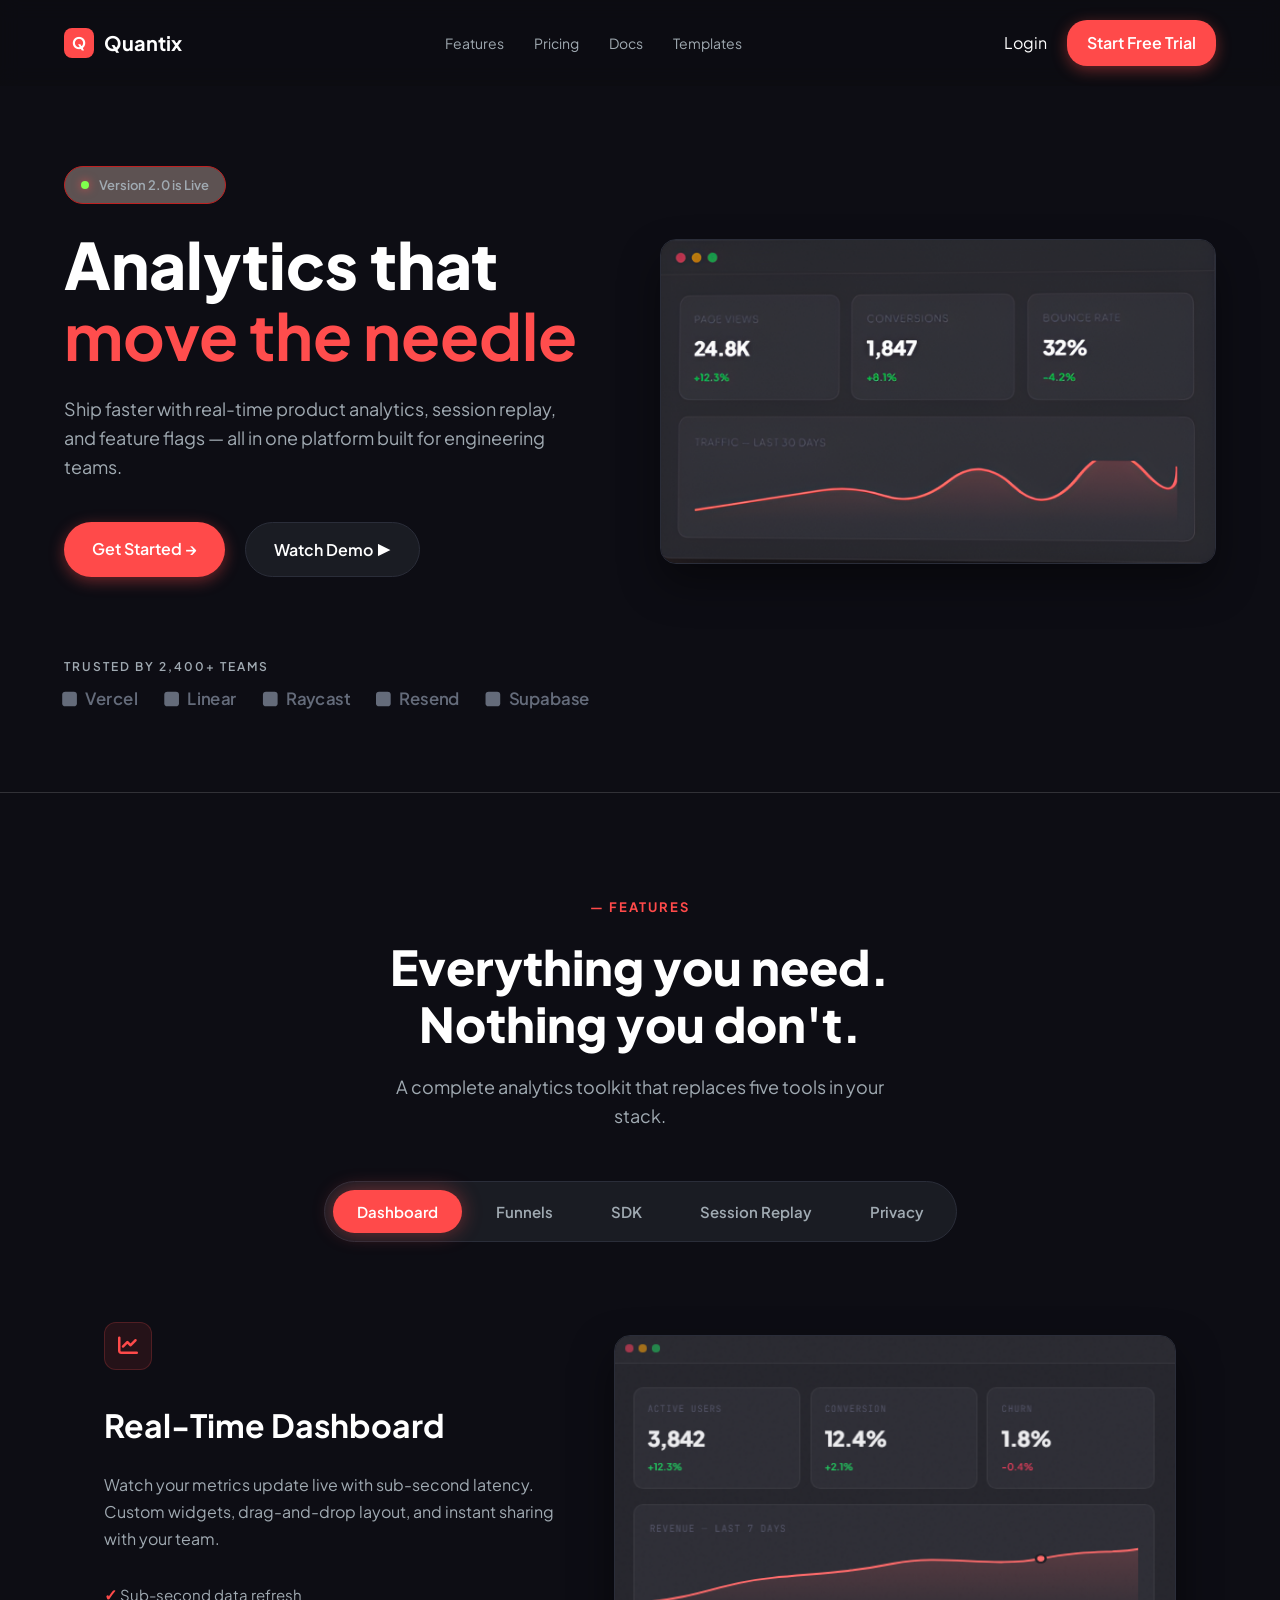
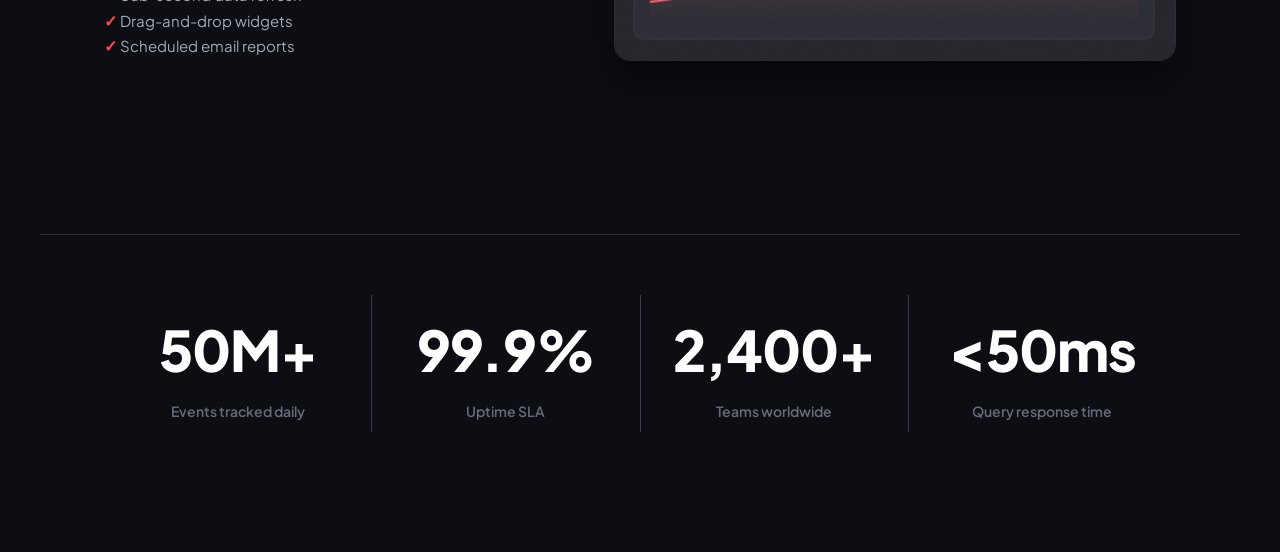
==== pages/asosiy bolim.html @ 1acf5d3b "Rasulbek" ====
<!doctype html>
<html lang="uz">
  <head>
    <meta charset="UTF-8" />
    <meta name="viewport" content="width=device-width, initial-scale=1.0" />
    <title>Quantix</title>
    <link rel="stylesheet" href="../css/style.css" />
    <link
      href="https://fonts.googleapis.com/css2?family=Plus+Jakarta+Sans:wght@400;500;600;700;800&display=swap"
      rel="stylesheet"
    />
    <link
      rel="stylesheet"
      href="https://cdnjs.cloudflare.com/ajax/libs/font-awesome/6.4.0/css/all.min.css"
    />
  </head>

  <body>
    <header class="tepa">
      <div class="logo">
        <div class="harf">Q</div>
        <span>Quantix</span>
      </div>
      <nav class="menyu">
        <a href="#features">Features</a>
        <a href="#pricing">Pricing</a>
        <a href="#docs">Docs</a>
        <a href="teplates.html">Templates</a>
      </nav>
      <div class="kirish">
        <a href="index.1.html" class="oddiy-silka">Login</a>
        <a href="#" class="tugma qizil-tugma">Start Free Trial</a>
      </div>
    </header>

    <div class="hero">
      <div class="text-hero">
        <div class="text-content">
          <span class="version"> <i></i> Version 2.0 is Live </span>
          <h1>
            Analytics that <br />
            <b>move the needle</b>
          </h1>
          <p>
            Ship faster with real-time product analytics, session replay, <br />
            and feature flags — all in one platform built for engineering <br />
            teams.
          </p>
          <div class="btns">
            <a href="#">Get Started →</a>
            <a href="#">Watch Demo ▶</a>
          </div>
        </div>
        <div class="card">
          <img src="../img/Screenshot_2026-03-31_221548.png" alt="" />
        </div>
      </div>
      <div class="engtagidagidivlar">
        <p class="text-birinchi">Trusted by 2,400+ teams</p>
        <div class="engtagidagidivlar-logolar-1">
          <span class="dnx">
            <span class="tortburchak-icon"></span>
            Vercel
          </span>
          <span class="dnx">
            <span class="tortburchak-icon"></span>
            Linear
          </span>
          <span class="dnx">
            <span class="tortburchak-icon"></span>
            Raycast
          </span>
          <span class="dnx">
            <span class="tortburchak-icon"></span>
            Resend
          </span>
          <span class="dnx">
            <span class="tortburchak-icon"></span>
            Supabase
          </span>
        </div>
      </div>
    </div>

    <!-- XUSUSIYATLAR BOLIMI -->
    <section class="features" id="features">
      <div class="sarlavha-qismi">
        <span class="kichik-yozuv">— FEATURES</span>
        <h2 class="birinchi-yozuv">Everything you need.<br/>Nothing you don't.</h2>
        <p class="matn">A complete analytics toolkit that replaces five tools in your <br> stack.</p>
      </div>
      
      <div class="knopkalar">
        <button class="aktiv-knopka">Dashboard</button>
        <button class="knopka">Funnels</button>
        <button class="knopka">SDK</button>
        <button class="knopka">Session Replay</button>
        <button class="knopka">Privacy</button>
      </div>
      
      <div class="content" id="dashboard-content">
        <div class="birinchi-bolim">
          <div class="icon-quti">
            <i class="fa-solid fa-chart-line"></i>
          </div>
          <h3 class="kichik-sarlavha">Real-Time Dashboard</h3>
          <p class="real-time">Watch your metrics update live with sub-second latency. <br>Custom widgets, drag-and-drop layout, and instant sharing <br>with your team.</p>
          <ul class="royxat">
            <li class="royxat-item"><span class="ptichka">✓</span> Sub-second data refresh</li>
            <li class="royxat-item"><span class="ptichka">✓</span> Drag-and-drop widgets</li>
            <li class="royxat-item"><span class="ptichka">✓</span> Scheduled email reports</li>
          </ul>
        </div>
        
        <div class="ikkinchi-bolim">
          <img src="../img/image copy.png" alt="Dashboard Rasm" class="rasm" />
        </div>
      </div>

      <div class="content" id="funnels-content" style="display: none;">
        <div class="birinchi-bolim">
          <div class="icon-quti">
            <i class="fa-solid fa-chart-column"></i>
          </div>
          <h3 class="kichik-sarlavha">Funnel Analytics</h3>
          <p class="real-time">Identify exactly where users drop off and why. Build funnels in <br> seconds and correlate drop-off with user segments.</p>
          <ul class="royxatlar">
            <li class="royxat"><span class="ptichka">✓</span> Visual drop-off analysis</li>
            <li class="royxat"><span class="ptichka">✓</span> Segment correlation</li>
            <li class="royxat"><span class="ptichka">✓</span> Historical comparison</li>
          </ul>
        </div>
        
        <div class="ikkinchi-bolim">
          <img src="../img/image copy 2.png" alt="Funnel Rasm" class="rasm" />
        </div>
      </div>

      <div class="content" id="sdk-content" style="display: none;">
        <div class="birinchi-bolim">
          <div class="icon-quti">
            <i class="fa-solid fa-code"></i>
          </div>
          <h3 class="kichik-sarlavha">One-Line SDK</h3>
          <p class="real-time">Drop in a single script tag or npm package. Auto-capture <br>pageviews, clicks, and custom events out of the box.</p>
          <ul class="royxatlar">
            <li class="royxat"><span class="ptichka">✓</span> Under 4KB gzipped</li>
            <li class="royxat"><span class="ptichka">✓</span> Zero config autocapture</li>
            <li class="royxat"><span class="ptichka">✓</span> TypeScript-first API</li>
          </ul>
        </div>
        
        <div class="ikkinchi-bolim">
          <img src="../img/image copy 3.png" alt="" class="rasm" />
        </div>
      </div>

      <div class="content" id="session-replay-content" style="display: none;">
        <div class="birinchi-bolim">
          <div class="icon-quti">
            <i class="fa-regular fa-clock"></i>
          </div>
          <h3 class="kichik-sarlavha">Session Replay</h3>
          <p class="real-time">See exactly what your users see. Replay sessions with pixel-<br>perfect accuracy and zero performance impact on your app.</p>
          <ul class="royxatlar">
            <li class="royxat"><span class="ptichka">✓</span> Pixel-perfect playback</li>
            <li class="royxat"><span class="ptichka">✓</span> Console log capture</li>
            <li class="royxat"><span class="ptichka">✓</span> Rage click detection</li>
          </ul>
        </div>
        
        <div class="ikkinchi-bolim">
          <img src="../img/image copy 4.png" alt="" class="rasm" />
        </div>
      </div>

      <div class="content" id="privacy-content" style="display: none;">
        <div class="birinchi-bolim">
          <div class="icon-quti">
            <i class="fa-solid fa-lock"></i>
          </div>
          <h3 class="kichik-sarlavha">Privacy First</h3>
          <p class="real-time">GDPR and CCPA compliant out of the box. Cookieless <br>tracking, automatic PII masking, and EU hosting available.</p>
          <ul class="royxatlar">
            <li class="royxat"><span class="ptichka">✓</span> No cookie banners needed</li>
            <li class="royxat"><span class="ptichka">✓</span> EU data residency</li>
            <li class="royxat"><span class="ptichka">✓</span> SOC 2 Type II certified</li>
          </ul>
        </div>
        
        <div class="ikkinchi-bolim">
          <img src="../img/image copy 5.png" alt="" class="rasm" />
        </div>
      </div>
    </section>

    <!-- SANAYDIGAN BÒLIM -->
    <section class="sanaydigan-bolim">
      <div class="sanaydiganlar-qutisi">
        
        <div class="sanaydigan">
          <h2 class="ass99-sanay">50M+</h2>
          <p class="ass99-matn">Events tracked daily</p>
        </div>
        
        <div class="sanaydigan chiziqli-border">
          <h2 class="ass99-sanay">99.9%</h2>
          <p class="ass99-matn">Uptime SLA</p>
        </div>

        <div class="sanaydigan chiziqli-border">
          <h2 class="ass99-sanay">2,400+</h2>
          <p class="ass99-matn">Teams worldwide</p>
        </div>

        <div class="sanaydigan chiziqli-border">
          <h2 class="ass99-sanay">&lt;50ms</h2>
          <p class="ass99-matn">Query response time</p>
        </div>

      </div>
    </section>

    <script src="app.js"></script>
  </body>
</html>
---- css/style.css ----
* {
    margin: 0;
    padding: 0;
    box-sizing: border-box;
    font-family: 'Plus Jakarta Sans', sans-serif;
}

html {
    scroll-behavior: smooth;
}

body {
    background-color: #0d0e12;
    color: #ffffff;
    line-height: 1.6;
    overflow-x: hidden;
}

a {
    text-decoration: none;
    color: inherit;
    transition: 0.3s ease;
}

ul {
    list-style: none;
}

.qizil-yozuv {
    color: #ff4d4d;
}

.qizil-belgi {
    color: #ff4d4d;
    margin-right: 10px;
}

.kichik-yozuv {
    color: #ff4d4d;
    font-size: 13px;
    font-weight: 700;
    letter-spacing: 2px;
    display: block;
    margin-bottom: 15px;
}

.tugma {
    display: inline-block;
    padding: 10px 20px;
    border-radius: 20px;
    font-weight: 600;
    border: none;
    cursor: pointer;
    transition: 0.3s;
}

.qizil-tugma {
    background: #ff4a4a;
    color: white;
    box-shadow: 0 4px 15px rgba(255, 74, 74, 0.4);
}

.qizil-tugma:hover {
    background: #ff6b6b;
    box-shadow: 0 6px 20px rgba(255, 74, 74, 0.6);
}

.qora-tugma {
    background-color: #1a1c23;
    color: white;
    border: 1px solid #2a2d39;
    box-shadow: 0 4px 15px rgba(0, 0, 0, 0.3);
}

.qora-tugma:hover {
    background-color: #242731;
    box-shadow: 0 6px 20px rgba(0, 0, 0, 0.5);
    border-color: #3b3f4f;
}

.katta {
    padding: 14px 28px;
    font-size: 15px;
    border-radius: 30px;
}

.tepa {
    display: flex;
    justify-content: space-between;
    align-items: center;
    padding: 20px 5%;
    max-width: 1400px;
    margin: 0 auto;
    position: sticky;
    top: 0;
    z-index: 1000;
    background-color: rgba(13, 14, 18, 0.85);
    backdrop-filter: blur(10px);
}

.logo {
    display: flex;
    align-items: center;
    font-size: 20px;
    font-weight: 700;
    gap: 10px;
}

.harf {
    background: #ff4a4a;
    color: white;
    width: 30px;
    height: 30px;
    display: flex;
    justify-content: center;
    align-items: center;
    border-radius: 8px;
    font-size: 16px;
}

.menyu {
    display: flex;
    gap: 30px;
}

.menyu a {
    color: #a0aab2;
    font-size: 14px;
}

.menyu a:hover {
    color: white;
}

.kirish {
    display: flex;
    align-items: center;
    gap: 20px;
}

.birinchi-bolim {
    width: 1200px;
    padding-top: 50px;
    margin: 0 auto;
}

.chiroq {
    padding-left: 40px;
}

.yon span {
    width: 50px;
    height: 50px;
    background-color: yellow;
}

body {
    margin: 0;
    background: #0d0d14;
    font-family: Arial, sans-serif;
}

.hero {
    padding: 80px 5%;
    max-width: 1400px;
    margin: 0 auto;
    border-bottom: 1px solid rgba(255, 255, 255, 0.15);
}

.text-hero {
    display: flex;
    justify-content: space-between;
    align-items: center;
    gap: 40px;
}

.text-content {
    flex: 1;
}

.version {
    display: inline-flex;
    align-items: center;
    gap: 10px;
    padding: 8px 16px;
    background-color: #6d5f5ed7;
    border: 1px solid #be2121;
    border-radius: 20px;
    font-size: 13px;
    font-weight: 600;
    margin-bottom: 25px;
    color: #a0aab2;
}
    
.version i {
    width: 8px;
    height: 8px;
    background-color: #7fff4d;
    border-radius: 50%;
    box-shadow: 0 0 10px rgba(255, 77, 77, 0.8);
    display: inline-block;
    animation: pulse 2s infinite;
}

@keyframes pulse {
    0% { transform: scale(0.95); box-shadow: 0 0 0 0 rgba(77, 255, 104, 0.7); }
    70% { transform: scale(1); box-shadow: 0 0 0 10px rgba(255, 77, 77, 0); }
    100% { transform: scale(0.95); box-shadow: 0 0 0 0 rgba(255, 77, 77, 0); }
}

.text-content h1 {
    font-size: 64px;
    line-height: 1.1;
    font-weight: 800;
    margin-bottom: 25px;
    color: white;
}

.text-content h1 b {
    color: #ff4d4d;
}

.text-content p {
    color: #a0aab2;
    font-size: 18px;
    margin-bottom: 40px;
    line-height: 1.6;
}

.btns {
    display: flex;
    gap: 20px;
    margin-bottom: 60px;
}

.btns a:nth-child(1) {
    background: #ff4a4a;
    color: white;
    padding: 14px 28px;
    border-radius: 30px;
    font-weight: 600;
    text-decoration: none;
    box-shadow: 0 4px 15px rgba(255, 74, 74, 0.4);
    transition: 0.3s;
}

.btns a:nth-child(1):hover {
    background: #ff6b6b;
    box-shadow: 0 6px 20px rgba(255, 74, 74, 0.6);
}

.btns a:nth-child(2) {
    background-color: #1a1c23;
    color: white;
    border: 1px solid #2a2d39;
    padding: 14px 28px;
    border-radius: 30px;
    font-weight: 600;
    text-decoration: none;
    display: flex;
    align-items: center;
    gap: 8px;
    transition: 0.3s;
}

.btns a:nth-child(2):hover {
    background-color: #242731;
    border-color: #3b3f4f;
}

.card {
    flex: 1;
    display: flex;
    justify-content: flex-end;
}

.card img {
    border-radius: 16px;
    max-width: 100%;
    border: 1px solid #2a2d39;
    box-shadow: 0 20px 40px rgba(0, 0, 0, 0.4);
}

.engtagidagidivlar {
    margin-top: 20px;
}

.text-birinchi {
    color: #a0aab2;
    font-size: 12px;
    letter-spacing: 2px;
    text-transform: uppercase;
    margin-bottom: 10px;
    font-weight: 600;
}

.engtagidagidivlar-logolar-1 {
    display: flex;
    gap: 30px;
    align-items: center;
    flex-wrap: wrap;
}

.dnx {
    display: flex;
    align-items: center;
    gap: 8px;
    color: #646b7a;
    font-size: 16px;
    font-weight: 600;
    transition: all 0.3s;
    transform: scale(1.05);
}

.tortburchak-icon {
    width: 14px;
    height: 14px;
    background-color: #646b7a;
    display: inline-block;
    border-radius: 3px;
    position: relative;
}
/* 
.engtagidagidivlar-logolar-1 span:hover {
    color: white;
} */
.dnx:hover {
    color: white;
    transition: all;
}


.features {
    padding: 100px 5%;
    max-width: 1200px;
    margin: 0 auto;
    text-align: center;
}

.sarlavha-qismi .kichik-yozuv {
    color: #ff4a4a;
    font-size: 13px;
    font-weight: 700;
    letter-spacing: 2px;
    text-transform: uppercase;
    margin-bottom: 20px;
    display: inline-block;
}

.birinchi-yozuv {
    font-size: 48px;
    font-weight: 800;
    color: white;
    margin-bottom: 20px;
    line-height: 1.2;
}

.matn {
    color: #a0aab2;
    font-size: 18px;
    margin-bottom: 50px;
    line-height: 1.6;
}

.knopkalar {
    display: flex;
    justify-content: center;
    gap: 10px;
    background-color: #1a1c23;
    padding: 8px;
    border-radius: 40px;
    max-width: max-content;
    margin: 0 auto 80px auto;
    border: 1px solid #2a2d39;
    flex-wrap: wrap;
}

.knopka, .aktiv-knopka {
    border: none;
    padding: 12px 24px;
    border-radius: 30px;
    font-size: 15px;
    font-weight: 600;
    cursor: pointer;
    transition: all 0.3s ease;
}

.knopka {
    background: transparent;
    color: #a0aab2;
}

.knopka:hover {
    color: white;
}

.aktiv-knopka {
    background-color: #ff4a4a;
    color: white;
    box-shadow: 0 0 20px rgba(255, 74, 74, 0.4);
}

.content {
    display: flex;
    justify-content: space-between;
    align-items: center;
    gap: 60px;
    text-align: left;
}

.content .birinchi-bolim {
    flex: 1;
    max-width: 450px;
    padding: 0;
    margin: 0;
    width: auto;
}

.icon-quti {
    width: 48px;
    height: 48px;
    background-color: rgba(255, 74, 74, 0.1);
    border: 1px solid rgba(255, 74, 74, 0.2);
    border-radius: 12px;
    display: flex;
    justify-content: center;
    align-items: center;
    color: #ff4a4a;
    font-size: 20px;
    margin-bottom: 30px;
}

.kichik-sarlavha {
    font-size: 32px;
    font-weight: 700;
    color: white;
    margin-bottom: 20px;
}

.real-time {
    color: #a0aab2;
    font-size: 16px;
    margin-bottom: 30px;
    line-height: 1.7;
}

.royxatlar {
    list-style: none;
    padding: 0;
}

.royxat {
    color: #a0aab2;
    font-size: 15px;
    margin-bottom: 15px;
    align-items: center;
    
    
}

.ptichka {
    color: #ff4a4a;
    font-weight: bold;
    font-size: 16px;
}

.ikkinchi-bolim {
    flex: 1.2;
    max-width: 650px;
    display: flex;
    justify-content: center;
}

.rasm {
    width: 100%;
    max-width: 100%;
    border-radius: 16px;
    box-shadow: 0 20px 40px rgba(0, 0, 0, 0.5);
    border: 1px solid #2a2d39;
}

.sanaydigan-bolim {
    padding: 60px 5%;
    max-width: 1200px;
    margin: 60px auto;
    border-top: 1px solid #2a2d39;
}

.sanaydiganlar-qutisi {
    display: flex;
    justify-content: space-between;
    align-items: center;
}

.sanaydigan {
    flex: 1;
    text-align: center;
    padding: 10px 0;
}

.chiziqli-border {
    border-left: 1px solid #3b3f4f; 
}

.ass99-sanay {
    font-size: 56px;
    font-weight: 800;
    color: white;
    margin-bottom: 5px;
    letter-spacing: -1px;
}
.ass99-matn {
    font-size: 14px;
    color: #646b7a;
    font-weight: 600;
}
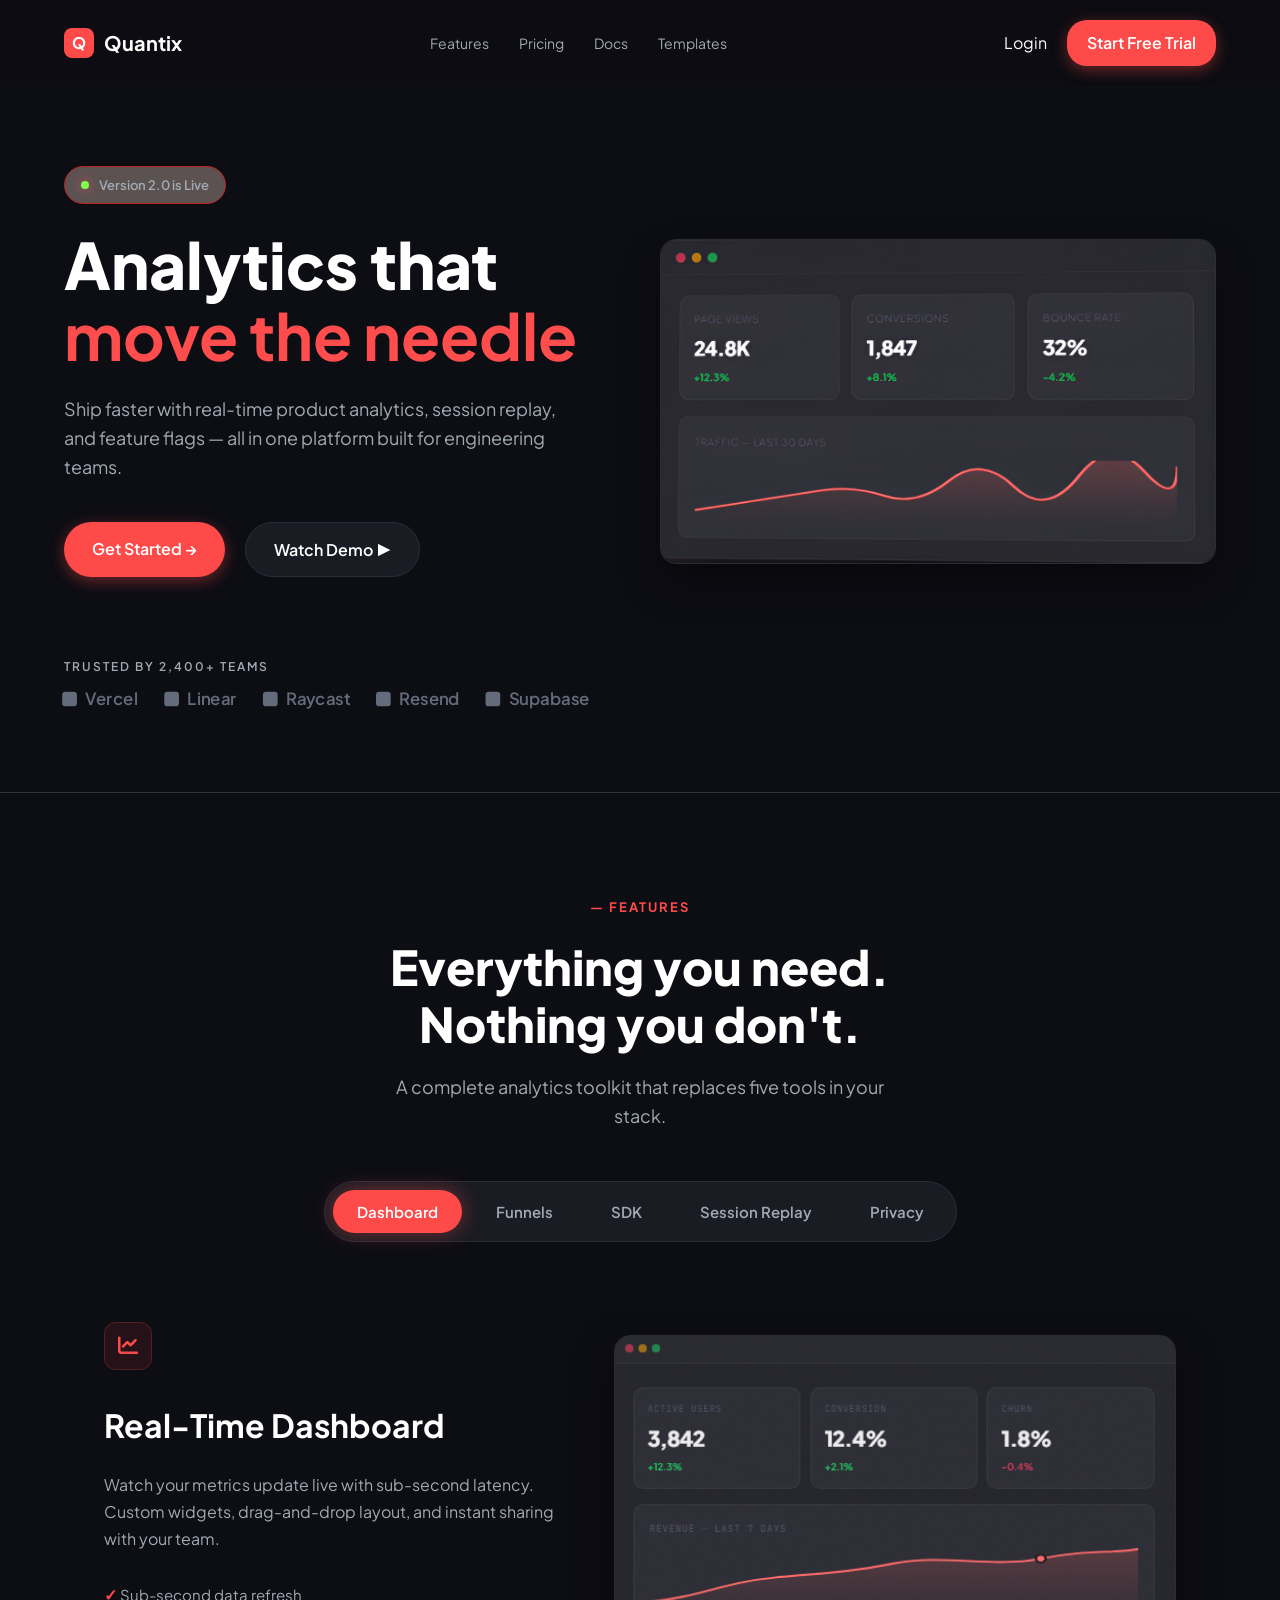
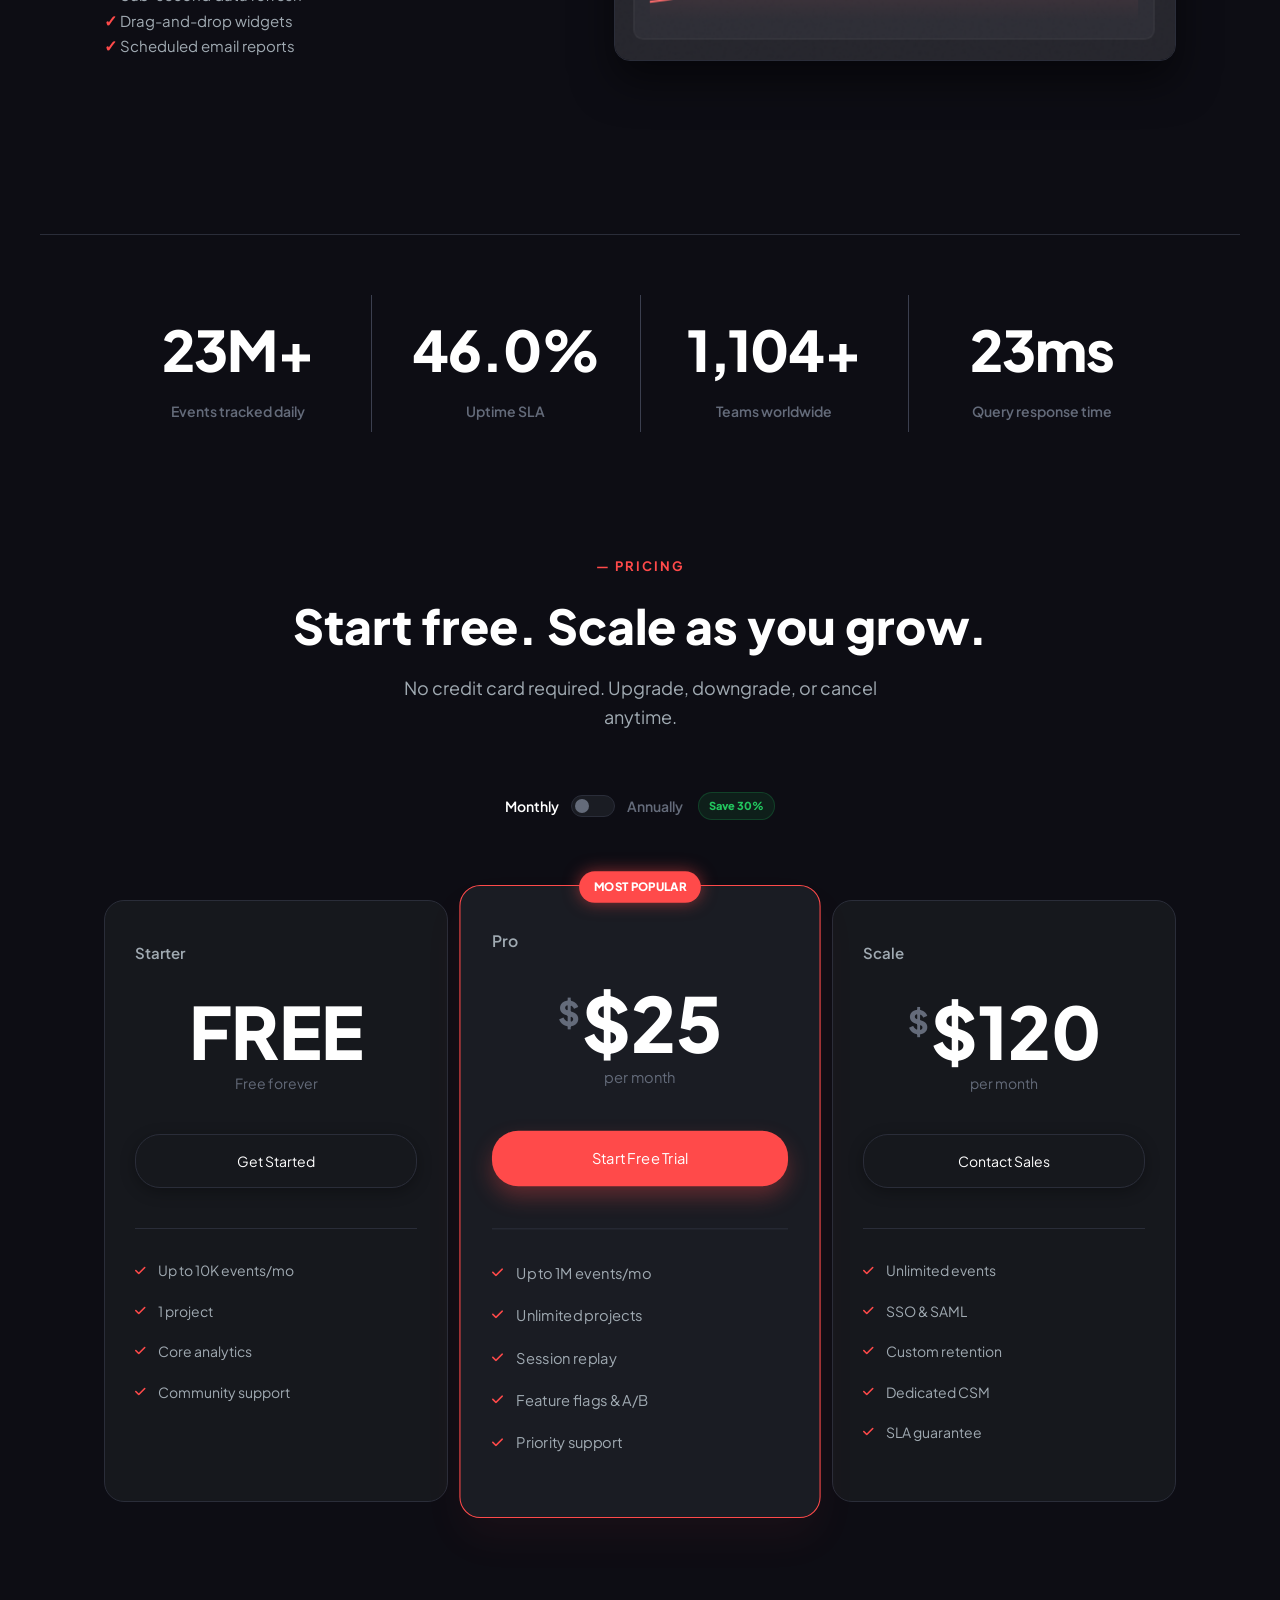
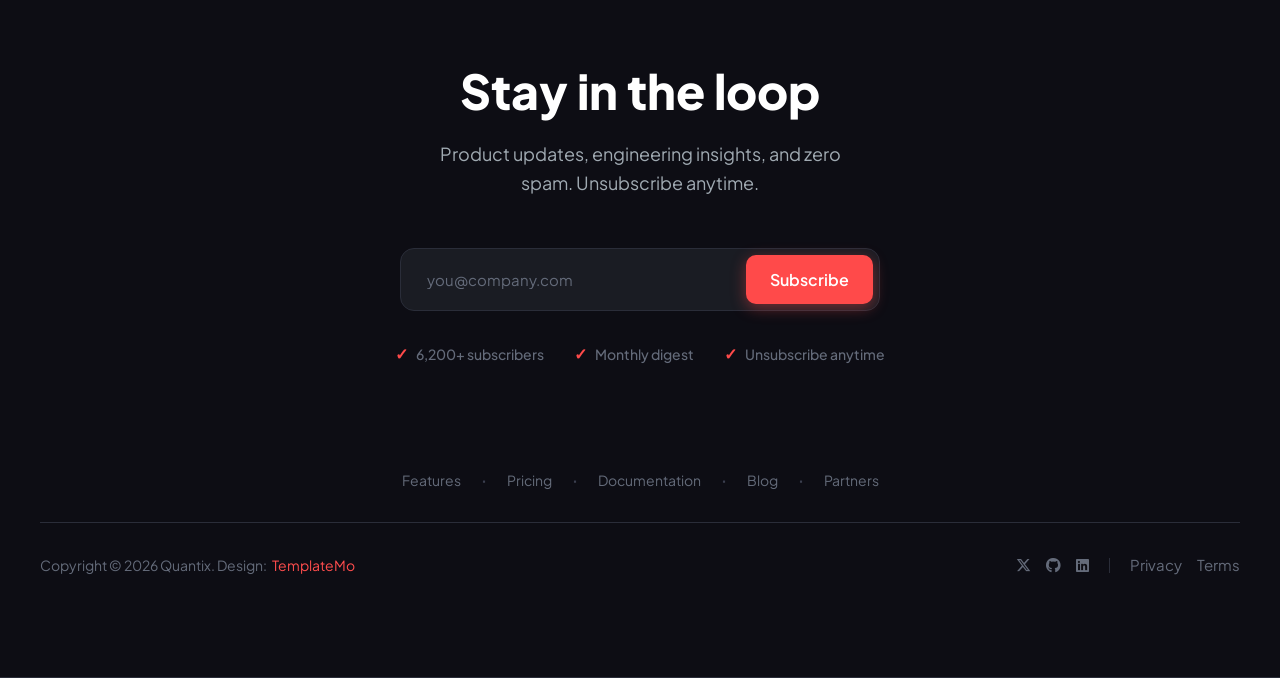
==== commit befef92b: "update project" ====
--- a/pages/asosiy bolim.html
+++ b/pages/asosiy bolim.html
@@ -22,14 +22,20 @@
         <span>Quantix</span>
       </div>
       <nav class="menyu">
-        <a href="#features">Features</a>
-        <a href="#pricing">Pricing</a>
-        <a href="#docs">Docs</a>
-        <a href="teplates.html">Templates</a>
+        <ul  id="menuList">
+          <li><a href="#features">Features</a></li>
+          <li><a href="#pricing">Pricing</a></li>
+          <li><a href="#footer">Docs</a></li>
+          <li><a href="teplates.html">Templates</a></li>
+          <li><a href="loginpage.html" class="mobile-login">Login</a></li>
+        </ul>
       </nav>
       <div class="kirish">
-        <a href="index.1.html" class="oddiy-silka">Login</a>
+        <a href="loginpage.html" class="oddiy-silka desk-only">Login</a>
         <a href="#" class="tugma qizil-tugma">Start Free Trial</a>
+        <div class="bars">
+          <i class="fa-solid fa-bars menu-btn"  onclick="toggleMenu()"></i>
+        </div>
       </div>
     </header>
 
@@ -82,145 +88,341 @@
       </div>
     </div>
 
-    <!-- XUSUSIYATLAR BOLIMI -->
     <section class="features" id="features">
       <div class="sarlavha-qismi">
         <span class="kichik-yozuv">— FEATURES</span>
-        <h2 class="birinchi-yozuv">Everything you need.<br/>Nothing you don't.</h2>
-        <p class="matn">A complete analytics toolkit that replaces five tools in your <br> stack.</p>
-      </div>
-      
+        <h2 class="birinchi-yozuv">
+          Everything you need.<br />Nothing you don't.
+        </h2>
+        <p class="matn">
+          A complete analytics toolkit that replaces five tools in your <br />
+          stack.
+        </p>
+      </div>
+
       <div class="knopkalar">
         <button class="aktiv-knopka">Dashboard</button>
         <button class="knopka">Funnels</button>
         <button class="knopka">SDK</button>
         <button class="knopka">Session Replay</button>
         <button class="knopka">Privacy</button>
-      </div>
-      
+
+
+      </div>
+
       <div class="content" id="dashboard-content">
         <div class="birinchi-bolim">
           <div class="icon-quti">
             <i class="fa-solid fa-chart-line"></i>
           </div>
           <h3 class="kichik-sarlavha">Real-Time Dashboard</h3>
-          <p class="real-time">Watch your metrics update live with sub-second latency. <br>Custom widgets, drag-and-drop layout, and instant sharing <br>with your team.</p>
+          <p class="real-time">
+            Watch your metrics update live with sub-second latency. <br />Custom
+            widgets, drag-and-drop layout, and instant sharing <br />with your
+            team.
+          </p>
           <ul class="royxat">
-            <li class="royxat-item"><span class="ptichka">✓</span> Sub-second data refresh</li>
-            <li class="royxat-item"><span class="ptichka">✓</span> Drag-and-drop widgets</li>
-            <li class="royxat-item"><span class="ptichka">✓</span> Scheduled email reports</li>
-          </ul>
-        </div>
-        
+            <li class="royxat-item">
+              <span class="ptichka">✓</span> Sub-second data refresh
+            </li>
+            <li class="royxat-item">
+              <span class="ptichka">✓</span> Drag-and-drop widgets
+            </li>
+            <li class="royxat-item">
+              <span class="ptichka">✓</span> Scheduled email reports
+            </li>
+          </ul>
+        </div>
+
         <div class="ikkinchi-bolim">
           <img src="../img/image copy.png" alt="Dashboard Rasm" class="rasm" />
         </div>
       </div>
 
-      <div class="content" id="funnels-content" style="display: none;">
+      <div class="content" id="funnels-content" style="display: none">
         <div class="birinchi-bolim">
           <div class="icon-quti">
             <i class="fa-solid fa-chart-column"></i>
           </div>
           <h3 class="kichik-sarlavha">Funnel Analytics</h3>
-          <p class="real-time">Identify exactly where users drop off and why. Build funnels in <br> seconds and correlate drop-off with user segments.</p>
+          <p class="real-time">
+            Identify exactly where users drop off and why. Build funnels in
+            <br />
+            seconds and correlate drop-off with user segments.
+          </p>
           <ul class="royxatlar">
-            <li class="royxat"><span class="ptichka">✓</span> Visual drop-off analysis</li>
-            <li class="royxat"><span class="ptichka">✓</span> Segment correlation</li>
-            <li class="royxat"><span class="ptichka">✓</span> Historical comparison</li>
-          </ul>
-        </div>
-        
+            <li class="royxat">
+              <span class="ptichka">✓</span> Visual drop-off analysis
+            </li>
+            <li class="royxat">
+              <span class="ptichka">✓</span> Segment correlation
+            </li>
+            <li class="royxat">
+              <span class="ptichka">✓</span> Historical comparison
+            </li>
+          </ul>
+        </div>
+
         <div class="ikkinchi-bolim">
           <img src="../img/image copy 2.png" alt="Funnel Rasm" class="rasm" />
         </div>
       </div>
 
-      <div class="content" id="sdk-content" style="display: none;">
+      <div class="content" id="sdk-content" style="display: none">
         <div class="birinchi-bolim">
           <div class="icon-quti">
             <i class="fa-solid fa-code"></i>
           </div>
           <h3 class="kichik-sarlavha">One-Line SDK</h3>
-          <p class="real-time">Drop in a single script tag or npm package. Auto-capture <br>pageviews, clicks, and custom events out of the box.</p>
+          <p class="real-time">
+            Drop in a single script tag or npm package. Auto-capture
+            <br />pageviews, clicks, and custom events out of the box.
+          </p>
           <ul class="royxatlar">
-            <li class="royxat"><span class="ptichka">✓</span> Under 4KB gzipped</li>
-            <li class="royxat"><span class="ptichka">✓</span> Zero config autocapture</li>
-            <li class="royxat"><span class="ptichka">✓</span> TypeScript-first API</li>
-          </ul>
-        </div>
-        
+            <li class="royxat">
+              <span class="ptichka">✓</span> Under 4KB gzipped
+            </li>
+            <li class="royxat">
+              <span class="ptichka">✓</span> Zero config autocapture
+            </li>
+            <li class="royxat">
+              <span class="ptichka">✓</span> TypeScript-first API
+            </li>
+          </ul>
+        </div>
+
         <div class="ikkinchi-bolim">
           <img src="../img/image copy 3.png" alt="" class="rasm" />
         </div>
       </div>
 
-      <div class="content" id="session-replay-content" style="display: none;">
+      <div class="content" id="session-replay-content" style="display: none">
         <div class="birinchi-bolim">
           <div class="icon-quti">
             <i class="fa-regular fa-clock"></i>
           </div>
           <h3 class="kichik-sarlavha">Session Replay</h3>
-          <p class="real-time">See exactly what your users see. Replay sessions with pixel-<br>perfect accuracy and zero performance impact on your app.</p>
+          <p class="real-time">
+            See exactly what your users see. Replay sessions with pixel-<br />perfect
+            accuracy and zero performance impact on your app.
+          </p>
           <ul class="royxatlar">
-            <li class="royxat"><span class="ptichka">✓</span> Pixel-perfect playback</li>
-            <li class="royxat"><span class="ptichka">✓</span> Console log capture</li>
-            <li class="royxat"><span class="ptichka">✓</span> Rage click detection</li>
-          </ul>
-        </div>
-        
+            <li class="royxat">
+              <span class="ptichka">✓</span> Pixel-perfect playback
+            </li>
+            <li class="royxat">
+              <span class="ptichka">✓</span> Console log capture
+            </li>
+            <li class="royxat">
+              <span class="ptichka">✓</span> Rage click detection
+            </li>
+          </ul>
+        </div>
+
         <div class="ikkinchi-bolim">
           <img src="../img/image copy 4.png" alt="" class="rasm" />
         </div>
       </div>
 
-      <div class="content" id="privacy-content" style="display: none;">
+      <div class="content" id="privacy-content" style="display: none">
         <div class="birinchi-bolim">
           <div class="icon-quti">
             <i class="fa-solid fa-lock"></i>
           </div>
           <h3 class="kichik-sarlavha">Privacy First</h3>
-          <p class="real-time">GDPR and CCPA compliant out of the box. Cookieless <br>tracking, automatic PII masking, and EU hosting available.</p>
+          <p class="real-time">
+            GDPR and CCPA compliant out of the box. Cookieless <br />tracking,
+            automatic PII masking, and EU hosting available.
+          </p>
           <ul class="royxatlar">
-            <li class="royxat"><span class="ptichka">✓</span> No cookie banners needed</li>
-            <li class="royxat"><span class="ptichka">✓</span> EU data residency</li>
-            <li class="royxat"><span class="ptichka">✓</span> SOC 2 Type II certified</li>
-          </ul>
-        </div>
-        
+            <li class="royxat">
+              <span class="ptichka">✓</span> No cookie banners needed
+            </li>
+            <li class="royxat">
+              <span class="ptichka">✓</span> EU data residency
+            </li>
+            <li class="royxat">
+              <span class="ptichka">✓</span> SOC 2 Type II certified
+            </li>
+          </ul>
+        </div>
+
         <div class="ikkinchi-bolim">
           <img src="../img/image copy 5.png" alt="" class="rasm" />
         </div>
       </div>
     </section>
 
-    <!-- SANAYDIGAN BÒLIM -->
     <section class="sanaydigan-bolim">
       <div class="sanaydiganlar-qutisi">
-        
         <div class="sanaydigan">
-          <h2 class="ass99-sanay">50M+</h2>
+          <h2 data-count="50" data-text="M+" class="ass99-sanay">50M+</h2>
           <p class="ass99-matn">Events tracked daily</p>
         </div>
-        
+
         <div class="sanaydigan chiziqli-border">
-          <h2 class="ass99-sanay">99.9%</h2>
+          <h2 data-count="99.9" data-text="%" class="ass99-sanay">99.9%</h2>
           <p class="ass99-matn">Uptime SLA</p>
         </div>
 
         <div class="sanaydigan chiziqli-border">
-          <h2 class="ass99-sanay">2,400+</h2>
+          <h2 data-count="2400" data-text="+" class="ass99-sanay">2,400+</h2>
           <p class="ass99-matn">Teams worldwide</p>
         </div>
 
         <div class="sanaydigan chiziqli-border">
-          <h2 class="ass99-sanay">&lt;50ms</h2>
+          <h2 data-count="50" data-text="ms" class="ass99-sanay">&lt;50ms</h2>
           <p class="ass99-matn">Query response time</p>
         </div>
-
       </div>
     </section>
 
-    <script src="app.js"></script>
+    <section class="divlar" id="pricing">
+      <div class="sarlavha-qismi">
+        <span class="kichik-yozuv">— Pricing</span>
+        <h2 class="birinchi-yozuv">Start free. Scale as you grow.</h2>
+        <p class="matn">
+          No credit card required. Upgrade, downgrade, or cancel <br />
+          anytime.
+        </p>
+      </div>
+      <div class="pricing-toggle">
+        <label class="toggle-box">
+          <span class="label-text left active" id="monthly-text">Monthly</span>
+          <div class="switch">
+            <input type="checkbox" id="p-toggle" />
+            <span class="slider"></span>
+          </div>
+          <span class="label-text right" id="annual-text">Annually</span>
+        </label>
+        <span class="save-badge">Save 30%</span>
+      </div>
+
+      <div class="pricing-cards">
+        <div class="pricing-card">
+          <div class="plan-header">
+            <span class="plan-name">Starter</span>
+            <div class="plan-price">FREE</div>
+            <p
+              class="plan-description"
+              data-monthly="Free forever"
+              data-annually="Free forever"
+            >
+              Free forever
+            </p>
+          </div>
+          <a href="#" class="qora-tugma katta pricing-btn">Get Started</a>
+          <ul class="plan-features">
+            <li><i class="fa-solid fa-check"></i> Up to 10K events/mo</li>
+            <li><i class="fa-solid fa-check"></i> 1 project</li>
+            <li><i class="fa-solid fa-check"></i> Core analytics</li>
+            <li><i class="fa-solid fa-check"></i> Community support</li>
+          </ul>
+        </div>
+
+        <div class="pricing-card popular">
+          <div class="popular-badge">MOST POPULAR</div>
+          <div class="plan-header">
+            <span class="plan-name">Pro</span>
+            <div class="plan-price">
+              $<span class="price-value" data-monthly="25" data-annually="17.50"
+                >25</span
+              >
+            </div>
+            <p
+              class="plan-description"
+              data-monthly="per month"
+              data-annually='per month <span class="p-white">($210 per year)</span>'
+            >
+              per month
+            </p>
+          </div>
+          <a href="#" class="qizil-tugma katta pricing-btn">Start Free Trial</a>
+          <ul class="plan-features">
+            <li><i class="fa-solid fa-check"></i> Up to 1M events/mo</li>
+            <li><i class="fa-solid fa-check"></i> Unlimited projects</li>
+            <li><i class="fa-solid fa-check"></i> Session replay</li>
+            <li><i class="fa-solid fa-check"></i> Feature flags & A/B</li>
+            <li><i class="fa-solid fa-check"></i> Priority support</li>
+          </ul>
+        </div>
+
+        <div class="pricing-card">
+          <div class="plan-header">
+            <span class="plan-name">Scale</span>
+            <div class="plan-price">
+              $<span class="price-value" data-monthly="120" data-annually="84"
+                >120</span
+              >
+            </div>
+            <p
+              class="plan-description"
+              data-monthly="per month"
+              data-annually='per month <span class="p-white">($1,008 per year)</span>'
+            >
+              per month
+            </p>
+          </div>
+
+          <a href="#" class="qora-tugma katta pricing-btn">Contact Sales</a>
+          <ul class="plan-features">
+            <li><i class="fa-solid fa-check"></i> Unlimited events</li>
+            <li><i class="fa-solid fa-check"></i> SSO & SAML</li>
+            <li><i class="fa-solid fa-check"></i> Custom retention</li>
+            <li><i class="fa-solid fa-check"></i> Dedicated CSM</li>
+            <li><i class="fa-solid fa-check"></i> SLA guarantee</li>
+          </ul>
+        </div>
+      </div>
+    </section>
+
+    <footer class="footer-oy" id="footer">
+      <div class="sarlavha-qismi">
+        <h2 class="birinchi-yozuv">Stay in the loop</h2>
+        <p class="matn">
+          Product updates, engineering insights, and zero  <br>spam. Unsubscribe anytime.
+        </p>
+      </div>
+      <div class="obuna-qutisi" id="obunaQutisi">
+        <input type="email" placeholder="you@company.com" class="obuna-inputi" id="emailInput">
+        <a href="#" class="obuna-tugmasi" id="subscribeBtn">Subscribe</a>
+      </div>
+      <p id="emailXato" style="color: #ff4a4a; font-size: 13px; text-align: center; margin-top: -20px; margin-bottom: 20px; display: none; font-weight: 600;">Iltimos, yaroqli email kiritng (@ qatnashishi shart).</p>
+      <div class="obuna-xususiyatlar">
+        <span class="obuna-xususiyat"><span class="obuna-ptichka">✓</span> 6,200+ subscribers</span>
+        <span class="obuna-xususiyat"><span class="obuna-ptichka">✓</span> Monthly digest</span>
+        <span class="obuna-xususiyat"><span class="obuna-ptichka">✓</span> Unsubscribe anytime</span>
+      </div>
+
+      <div class="bottom-qism">
+        <ul class="bottom-menyu">
+          <li><a href="#">Features</a></li>
+          <li class="nuqta">·</li>
+          <li><a href="#">Pricing</a></li>
+          <li class="nuqta">·</li>
+          <li><a href="#">Documentation</a></li>
+          <li class="nuqta">·</li>
+          <li><a href="#">Blog</a></li>
+          <li class="nuqta">·</li>
+          <li><a href="#">Partners</a></li>
+        </ul>
+        <div class="bottom-chiziq"></div>
+        <div class="bottom-malumot">
+          <div class="avtorlik-huquqi">
+            Copyright &copy; 2026 Quantix. Design: <span class="qizil-yozuv">TemplateMo</span>
+          </div>
+          <div class="ijtimoiy-tarmoqlar">
+            <a href="#"><i class="fa-brands fa-x-twitter"></i></a>
+            <a href="#"><i class="fa-brands fa-github"></i></a>
+            <a href="#"><i class="fa-brands fa-linkedin"></i></a>
+            <span class="vertikal-chiziq"></span>
+            <a href="#">Privacy</a>
+            <a href="#">Terms</a>
+          </div>
+        </div>
+      </div>
+    </footer>
+    
+    <script src="../js/ap.js"></script>
   </body>
 </html>
--- a/css/style.css
+++ b/css/style.css
@@ -5,6 +5,11 @@
     font-family: 'Plus Jakarta Sans', sans-serif;
 }
 
+:root {
+    --primary-color: #ff4a4a;
+
+}
+
 html {
     scroll-behavior: smooth;
 }
@@ -20,6 +25,13 @@
     text-decoration: none;
     color: inherit;
     transition: 0.3s ease;
+}
+
+.menyu ul {
+    display: flex;
+    gap: 30px;
+    text-align: center;
+    align-items: center;
 }
 
 ul {
@@ -121,6 +133,8 @@
 .menyu {
     display: flex;
     gap: 30px;
+    align-items: center;
+
 }
 
 .menyu a {
@@ -139,7 +153,8 @@
 }
 
 .birinchi-bolim {
-    width: 1200px;
+    width: 100%;
+    max-width: 1200px;
     padding-top: 50px;
     margin: 0 auto;
 }
@@ -191,7 +206,7 @@
     margin-bottom: 25px;
     color: #a0aab2;
 }
-    
+
 .version i {
     width: 8px;
     height: 8px;
@@ -203,9 +218,20 @@
 }
 
 @keyframes pulse {
-    0% { transform: scale(0.95); box-shadow: 0 0 0 0 rgba(77, 255, 104, 0.7); }
-    70% { transform: scale(1); box-shadow: 0 0 0 10px rgba(255, 77, 77, 0); }
-    100% { transform: scale(0.95); box-shadow: 0 0 0 0 rgba(255, 77, 77, 0); }
+    0% {
+        transform: scale(0.95);
+        box-shadow: 0 0 0 0 rgba(77, 255, 104, 0.7);
+    }
+
+    70% {
+        transform: scale(1);
+        box-shadow: 0 0 0 10px rgba(255, 77, 77, 0);
+    }
+
+    100% {
+        transform: scale(0.95);
+        box-shadow: 0 0 0 0 rgba(255, 77, 77, 0);
+    }
 }
 
 .text-content h1 {
@@ -320,6 +346,7 @@
     border-radius: 3px;
     position: relative;
 }
+
 /* 
 .engtagidagidivlar-logolar-1 span:hover {
     color: white;
@@ -363,6 +390,7 @@
 }
 
 .knopkalar {
+    position: relative;
     display: flex;
     justify-content: center;
     gap: 10px;
@@ -375,7 +403,28 @@
     flex-wrap: wrap;
 }
 
-.knopka, .aktiv-knopka {
+.tab-line {
+    position: absolute;
+    top: 8px; /* padding offset */
+    bottom: 8px;
+    left: 0;
+    transition: all 0.3s cubic-bezier(0.4, 0, 0.2, 1);
+    z-index: 0;
+}
+
+.tab-line span {
+    display: block;
+    width: 100%;
+    height: 100%;
+    background-color: #ff4a4a;
+    border-radius: 30px;
+    box-shadow: 0 0 20px rgba(0, 0, 0, 0.4);
+}
+
+.knopka,
+.aktiv-knopka {
+    position: relative;
+    z-index: 1;
     border: none;
     padding: 12px 24px;
     border-radius: 30px;
@@ -454,8 +503,8 @@
     font-size: 15px;
     margin-bottom: 15px;
     align-items: center;
-    
-    
+
+
 }
 
 .ptichka {
@@ -499,7 +548,7 @@
 }
 
 .chiziqli-border {
-    border-left: 1px solid #3b3f4f; 
+    border-left: 1px solid #3b3f4f;
 }
 
 .ass99-sanay {
@@ -509,9 +558,688 @@
     margin-bottom: 5px;
     letter-spacing: -1px;
 }
+
 .ass99-matn {
     font-size: 14px;
     color: #646b7a;
     font-weight: 600;
 }
 
+.divlar {
+    text-align: center;
+}
+
+.divlar h3 {
+    color: red;
+}
+
+.pricing-toggle {
+    display: flex;
+    justify-content: center;
+    align-items: center;
+    gap: 15px;
+    margin: 60px 0;
+}
+
+.toggle-box {
+    display: flex;
+    align-items: center;
+    gap: 12px;
+    cursor: pointer;
+}
+
+.label-text {
+    font-size: 14px;
+    font-weight: 600;
+    color: #646b7a;
+    transition: 0.3s;
+}
+
+.label-text.active {
+    color: white;
+}
+
+.switch {
+    position: relative;
+    width: 44px;
+    height: 22px;
+}
+
+.switch input {
+    opacity: 0;
+    width: 0;
+    height: 0;
+    position: absolute;
+}
+
+.slider {
+    position: absolute;
+    top: 0;
+    left: 0;
+    right: 0;
+    bottom: 0;
+    background: #1a1c23;
+    border: 1px solid #2a2d39;
+    border-radius: 22px;
+    transition: 0.4s;
+}
+
+.slider:before {
+    content: "";
+    position: absolute;
+    height: 14px;
+    width: 14px;
+    left: 3px;
+    bottom: 3px;
+    background: #646b7a;
+    border-radius: 50%;
+    transition: 0.4s;
+}
+
+.switch input:checked+.slider {
+    background: #2a2d39;
+}
+
+.switch input:checked+.slider:before {
+    transform: translateX(22px);
+    background: #ff4a4a;
+    box-shadow: 0 0 10px rgba(255, 74, 74, 0.4);
+}
+
+.save-badge {
+    background: rgba(34, 197, 94, 0.1);
+    color: #22c55e;
+    padding: 4px 10px;
+    border-radius: 20px;
+    font-size: 11px;
+    font-weight: 800;
+    border: 1px solid rgba(34, 197, 94, 0.2);
+}
+
+.pricing-cards {
+    display: flex;
+    justify-content: center;
+    align-items: stretch;
+    gap: 20px;
+    padding: 0 5% 100px 5%;
+    max-width: 1200px;
+    margin: 0 auto;
+    flex-wrap: wrap;
+}
+
+.pricing-card {
+    background: #16181d;
+    border: 1px solid #2a2d39;
+    border-radius: 20px;
+    padding: 40px 30px;
+    flex: 1;
+    min-width: 300px;
+    max-width: 360px;
+    text-align: center;
+    transition: all 0.3s ease;
+    display: flex;
+    flex-direction: column;
+    position: relative;
+    margin-top: 20px;
+}
+
+.pricing-card.popular {
+    border: 1px solid #ff4a4a;
+    background: #1a1c23;
+    box-shadow: 0 20px 40px rgba(255, 74, 74, 0.05);
+    transform: scale(1.05);
+    z-index: 2;
+}
+
+.popular-badge {
+    position: absolute;
+    top: -14px;
+    left: 50%;
+    transform: translateX(-50%);
+    background: #ff4a4a;
+    color: white;
+    font-size: 11px;
+    font-weight: 800;
+    padding: 6px 14px;
+    border-radius: 20px;
+    box-shadow: 0 0 15px rgba(255, 74, 74, 0.5);
+    white-space: nowrap;
+}
+
+.plan-name {
+    color: #a0aab2;
+    font-size: 15px;
+    font-weight: 600;
+    display: block;
+    margin-bottom: 30px;
+    text-align: left;
+}
+
+.plan-price {
+    font-size: 72px;
+    font-weight: 800;
+    color: white;
+    margin-bottom: 5px;
+    line-height: 1;
+    display: flex;
+    justify-content: center;
+    align-items: flex-start;
+}
+
+.plan-price span {
+    font-size: 72px;
+}
+
+.plan-price::before {
+    content: '$';
+    font-size: 32px;
+    margin-top: 10px;
+    margin-right: 2px;
+    color: #646b7a;
+}
+
+.pricing-card:first-child .plan-price::before {
+    display: none;
+}
+
+.plan-description {
+    color: #646b7a;
+    font-size: 14px;
+    margin-bottom: 40px;
+}
+
+.pricing-btn {
+    width: 100%;
+    margin-bottom: 40px;
+    padding: 15px;
+    border-radius: 25px;
+    font-size: 14px;
+}
+
+
+.pricing-card.popular .pricing-btn {
+    box-shadow: 0 10px 20px rgba(255, 74, 74, 0.3);
+}
+
+.pricing-card:not(.popular) .pricing-btn {
+    background: transparent;
+    border: 1px solid #2a2d39;
+    color: white;
+}
+
+.pricing-card:not(.popular) .pricing-btn:hover {
+    background: #1a1c23;
+    border-color: #3b3f4f;
+}
+
+.plan-features {
+    text-align: left;
+    border-top: 1px solid #2a2d39;
+    padding-top: 30px;
+}
+
+.plan-features li {
+    font-size: 14px;
+    color: #a0aab2;
+    margin-bottom: 18px;
+    display: flex;
+    align-items: center;
+    gap: 12px;
+}
+
+.plan-features i {
+    color: #ff4a4a;
+    font-size: 12px;
+}
+
+.p-white {
+    color: white;
+}
+
+.footer-oy {
+    text-align: center;
+    padding: 60px 0 100px 0;
+    border-bottom: 1px solid #2a2d39;
+}
+
+.obuna-qutisi {
+    display: flex;
+    justify-content: space-between;
+    align-items: center;
+    background-color: #1a1c23;
+    border: 1px solid #2a2d39;
+    padding: 6px;
+    border-radius: 14px;
+    max-width: 480px;
+    margin: 0 auto 30px auto;
+    transition: 0.3s;
+}
+
+.obuna-qutisi:focus-within {
+    border-color: #4a4d61;
+}
+
+.obuna-qutisi.xato {
+    border-color: #ff4a4a;
+    box-shadow: 0 0 10px rgba(255, 74, 74, 0.2);
+}
+
+.obuna-inputi {
+    background: transparent;
+    border: none;
+    color: white;
+    padding: 12px 20px;
+    font-size: 15px;
+    flex: 1;
+    outline: none;
+    width: 60%;
+}
+
+.obuna-inputi::placeholder {
+    color: #646b7a;
+}
+
+.obuna-tugmasi {
+    background: #ff4a4a;
+    color: white;
+    box-shadow: 0 4px 15px rgba(255, 74, 74, 0.4);
+    display: inline-block;
+    padding: 12px 24px;
+    border-radius: 10px;
+    font-weight: 600;
+    border: none;
+    cursor: pointer;
+    transition: 0.3s;
+    text-decoration: none;
+}
+
+.obuna-tugmasi:hover {
+    background: #ff6b6b;
+    box-shadow: 0 6px 20px rgba(255, 74, 74, 0.6);
+}
+
+.obuna-xususiyatlar {
+    display: flex;
+    justify-content: center;
+    gap: 30px;
+    color: #646b7a;
+    font-size: 14px;
+    font-weight: 500;
+    flex-wrap: wrap;
+}
+
+.obuna-xususiyat {
+    display: flex;
+    align-items: center;
+    gap: 8px;
+}
+
+.obuna-ptichka {
+    color: #ff4a4a;
+    font-weight: bold;
+    font-size: 16px;
+}
+
+.bottom-qism {
+    max-width: 1200px;
+    margin: 60px auto 0 auto;
+    padding-top: 40px;
+}
+
+.bottom-menyu {
+    display: flex;
+    justify-content: center;
+    align-items: center;
+    gap: 20px;
+    list-style: none;
+    margin-bottom: 30px;
+    flex-wrap: wrap;
+}
+
+.bottom-menyu a {
+    color: #646b7a;
+    font-size: 14px;
+    text-decoration: none;
+    transition: 0.3s;
+}
+
+.bottom-menyu a:hover {
+    color: white;
+}
+
+.bottom-menyu .nuqta {
+    color: #3b3f4f;
+    font-weight: bold;
+}
+
+.bottom-chiziq {
+    height: 1px;
+    background-color: #2a2d39;
+    width: 100%;
+    margin-bottom: 30px;
+}
+
+.bottom-malumot {
+    display: flex;
+    justify-content: space-between;
+    align-items: center;
+    color: #646b7a;
+    font-size: 14px;
+    flex-wrap: wrap;
+    gap: 20px;
+}
+
+.avtorlik-huquqi {
+    display: flex;
+    align-items: center;
+    gap: 5px;
+}
+
+.ijtimoiy-tarmoqlar {
+    display: flex;
+    align-items: center;
+    gap: 15px;
+}
+
+.ijtimoiy-tarmoqlar a {
+    color: #646b7a;
+    text-decoration: none;
+    transition: 0.3s;
+    font-size: 15px;
+}
+
+.ijtimoiy-tarmoqlar a:hover {
+    color: white;
+}
+
+.vertikal-chiziq {
+    width: 1px;
+    height: 15px;
+    background-color: #2a2d39;
+    margin: 0 5px;
+}
+
+.menu-btn {
+    display: none;
+    font-size: 24px;
+    color: white;
+    cursor: pointer;
+    margin-left: 20px;
+}
+
+.mobile-login {
+    display: none;
+}
+
+.bars {
+    display: none;
+}
+
+@media (max-width: 1200px) {
+    .content {
+        gap: 30px;
+    }
+}
+
+@media (max-width: 992px) {
+    .bars {
+        display: block;
+        font-size: 24px;
+        color: white;
+        cursor: pointer;
+        margin-left: 20px;
+    }
+
+    #menuList {
+        position: fixed;
+        top: 75px;
+        left: 5%;
+        right: 5%;
+        background-color: rgba(13, 14, 18, 0.95);
+        backdrop-filter: blur(10px);
+        flex-direction: column;
+        padding: 20px;
+        border-radius: 12px;
+        box-shadow: 0 10px 40px rgba(0, 0, 0, 0.6);
+        overflow-y: auto;
+        display: none;
+        z-index: 999999;
+        gap: 10px;
+        max-height: 80vh;
+    }
+
+    .desk-only {
+        display: none;
+    }
+
+    #menuList li {
+        width: 100%;
+        text-align: center;
+    }
+
+    #menuList li a {
+        display: block;
+        padding: 10px;
+        color: #fff !important;
+    }
+
+    .mobile-login {
+        display: block !important;
+    }
+
+    .tepa {
+        padding: 15px 5%;
+        flex-direction: row;
+        justify-content: space-between;
+        align-items: center;
+    }
+
+    .menyu {
+        flex-wrap: wrap;
+        justify-content: center;
+        gap: 15px;
+    }
+
+
+    .text-hero {
+        flex-direction: column;
+        text-align: center;
+        gap: 30px;
+    }
+
+    .btns {
+        justify-content: center;
+    }
+
+    .card {
+        justify-content: center;
+        margin-top: 20px;
+    }
+
+    .kirish .tugma {
+        padding: 8px 16px;
+        font-size: 13px;
+    }
+
+    .engtagidagidivlar-logolar-1 {
+        justify-content: center;
+    }
+
+    .engtagidagidivlar {
+        text-align: center;
+    }
+
+    .content {
+        flex-direction: column;
+        text-align: center;
+    }
+
+    .content .birinchi-bolim {
+        max-width: 100%;
+    }
+
+    .icon-quti {
+        margin: 0 auto 30px auto;
+    }
+
+    .royxatlar {
+        display: flex;
+        flex-direction: column;
+        align-items: center;
+    }
+
+    .royxat {
+        justify-content: center;
+    }
+
+    .sanaydiganlar-qutisi {
+        flex-wrap: wrap;
+        gap: 30px 0;
+    }
+
+    .sanaydigan {
+        flex: 0 0 50%;
+    }
+
+    .chiziqli-border {
+        border-left: none;
+    }
+
+    .pricing-cards {
+        flex-wrap: wrap;
+    }
+}
+
+@media (max-width: 768px) {
+    .kirish .oddiy-silka {
+        display: none;
+    }
+
+
+    .text-content h1 {
+        font-size: 48px;
+    }
+
+    .birinchi-yozuv {
+        font-size: 36px;
+    }
+
+    .kichik-sarlavha {
+        font-size: 28px;
+    }
+
+    .knopkalar {
+        flex-direction: column;
+        border-radius: 20px;
+        width: 100%;
+        max-width: 100%;
+        padding: 10px;
+    }
+
+    .knopka,
+    .aktiv-knopka {
+        width: 100%;
+        border-radius: 12px;
+    }
+
+    .obuna-qutisi {
+        flex-direction: column;
+        gap: 10px;
+        background: transparent;
+        border: none;
+        padding: 0;
+    }
+
+    .obuna-inputi {
+        width: 100%;
+        background-color: #1a1c23;
+        border: 1px solid #2a2d39;
+        border-radius: 10px;
+    }
+
+    .obuna-tugmasi {
+        width: 100%;
+        text-align: center;
+    }
+
+    .bottom-malumot {
+        flex-direction: column;
+        justify-content: center;
+        text-align: center;
+    }
+
+    .bottom-menyu {
+        flex-direction: column;
+        gap: 15px;
+    }
+
+    .bottom-menyu .nuqta {
+        display: none;
+    }
+}
+
+@media (max-width: 576px) {
+    .tepa {
+        padding: 12px 5%;
+    }
+
+    .kirish .tugma {
+        padding: 8px 16px;
+        font-size: 13px;
+    }
+
+    .logo span {
+        display: none;
+    }
+
+    .menyu {
+        flex-direction: column;
+        gap: 10px;
+        align-items: center;
+    }
+
+    .text-content h1 {
+        font-size: 36px;
+    }
+
+    .btns {
+        flex-direction: column;
+    }
+
+    .btns a:nth-child(1),
+    .btns a:nth-child(2) {
+        width: 100%;
+        justify-content: center;
+    }
+
+    .sanaydigan {
+        flex: 0 0 100%;
+        border-bottom: 1px solid #2a2d39;
+        padding-bottom: 20px;
+    }
+
+    .sanaydigan:last-child {
+        border-bottom: none;
+        padding-bottom: 0;
+    }
+
+    .pricing-cards {
+        padding: 0 10px 50px 10px;
+    }
+
+    .pricing-card {
+        min-width: unset;
+        width: 100%;
+        margin-top: 20px;
+    }
+
+    .pricing-card.popular {
+        transform: scale(1);
+        margin-top: 20px;
+    }
+
+    .kirish .tugma {
+        width: 100px;
+        font-size: 10px;
+    }
+}
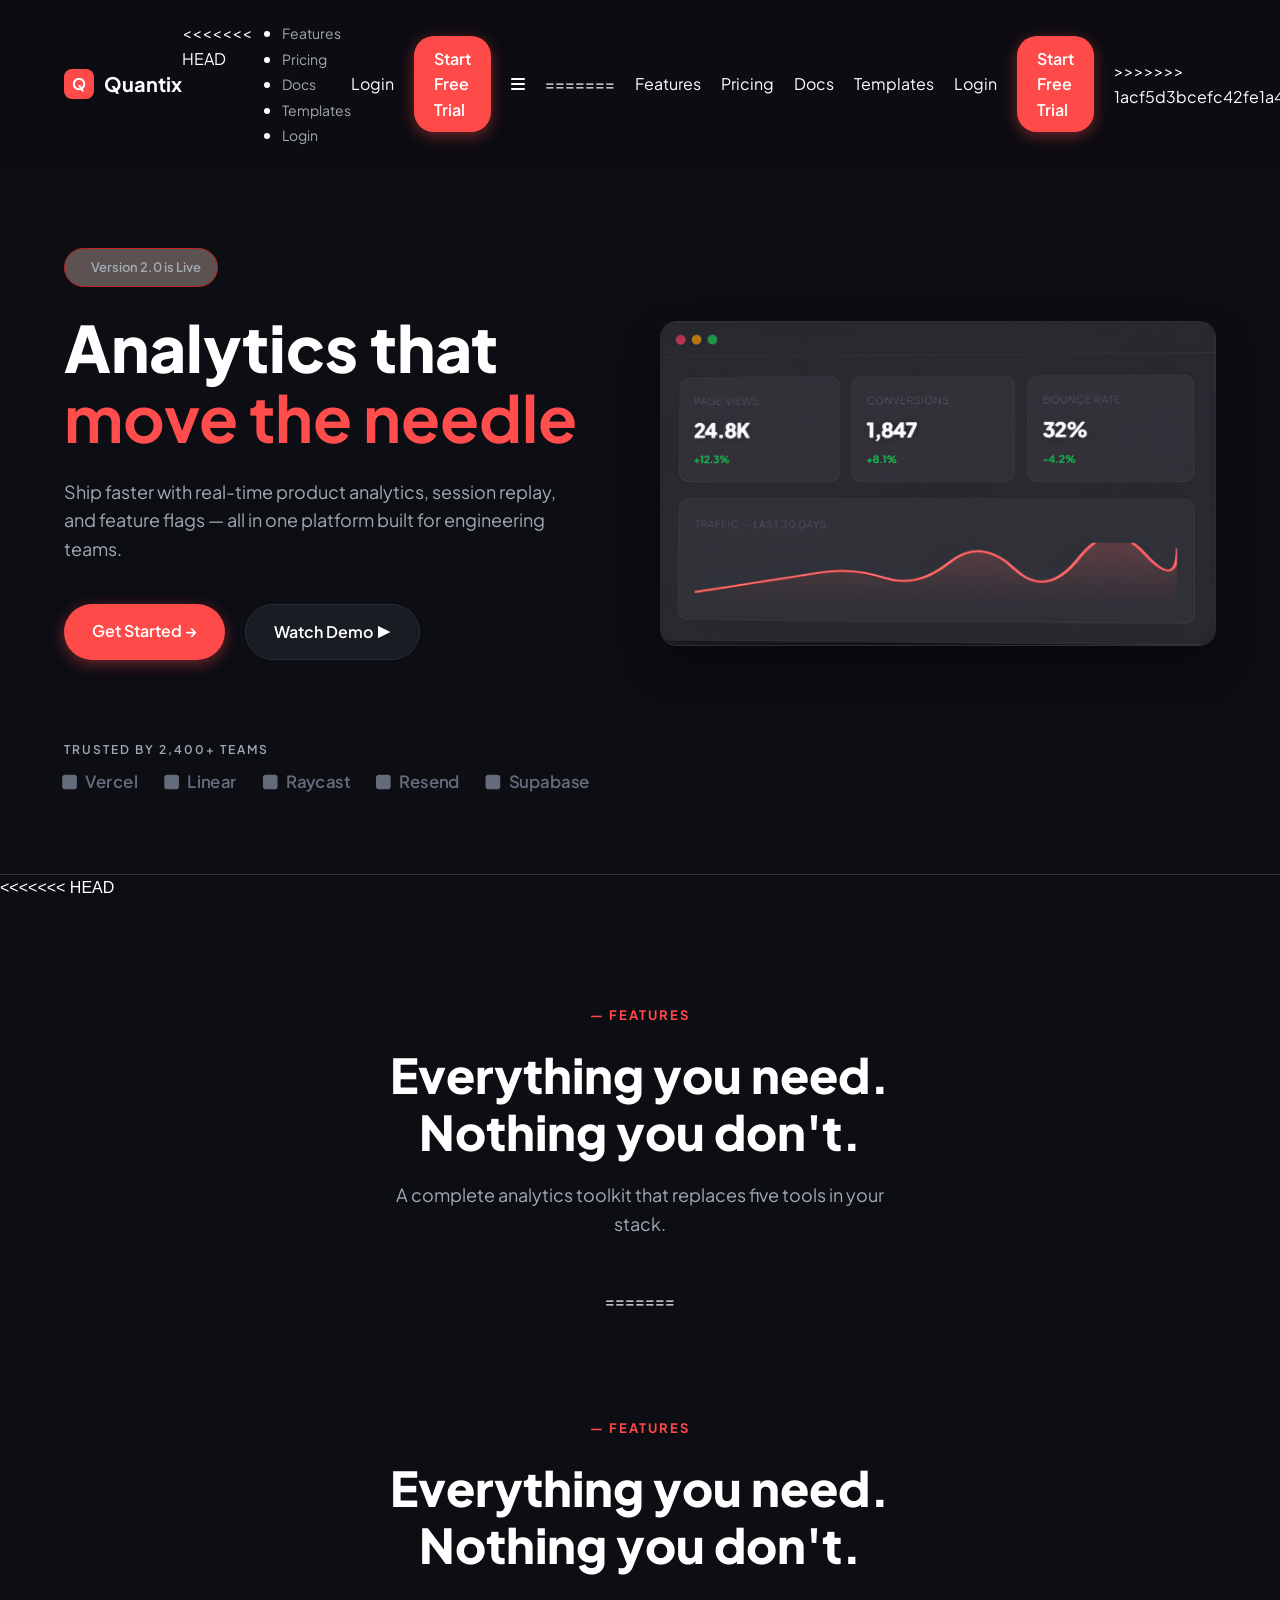
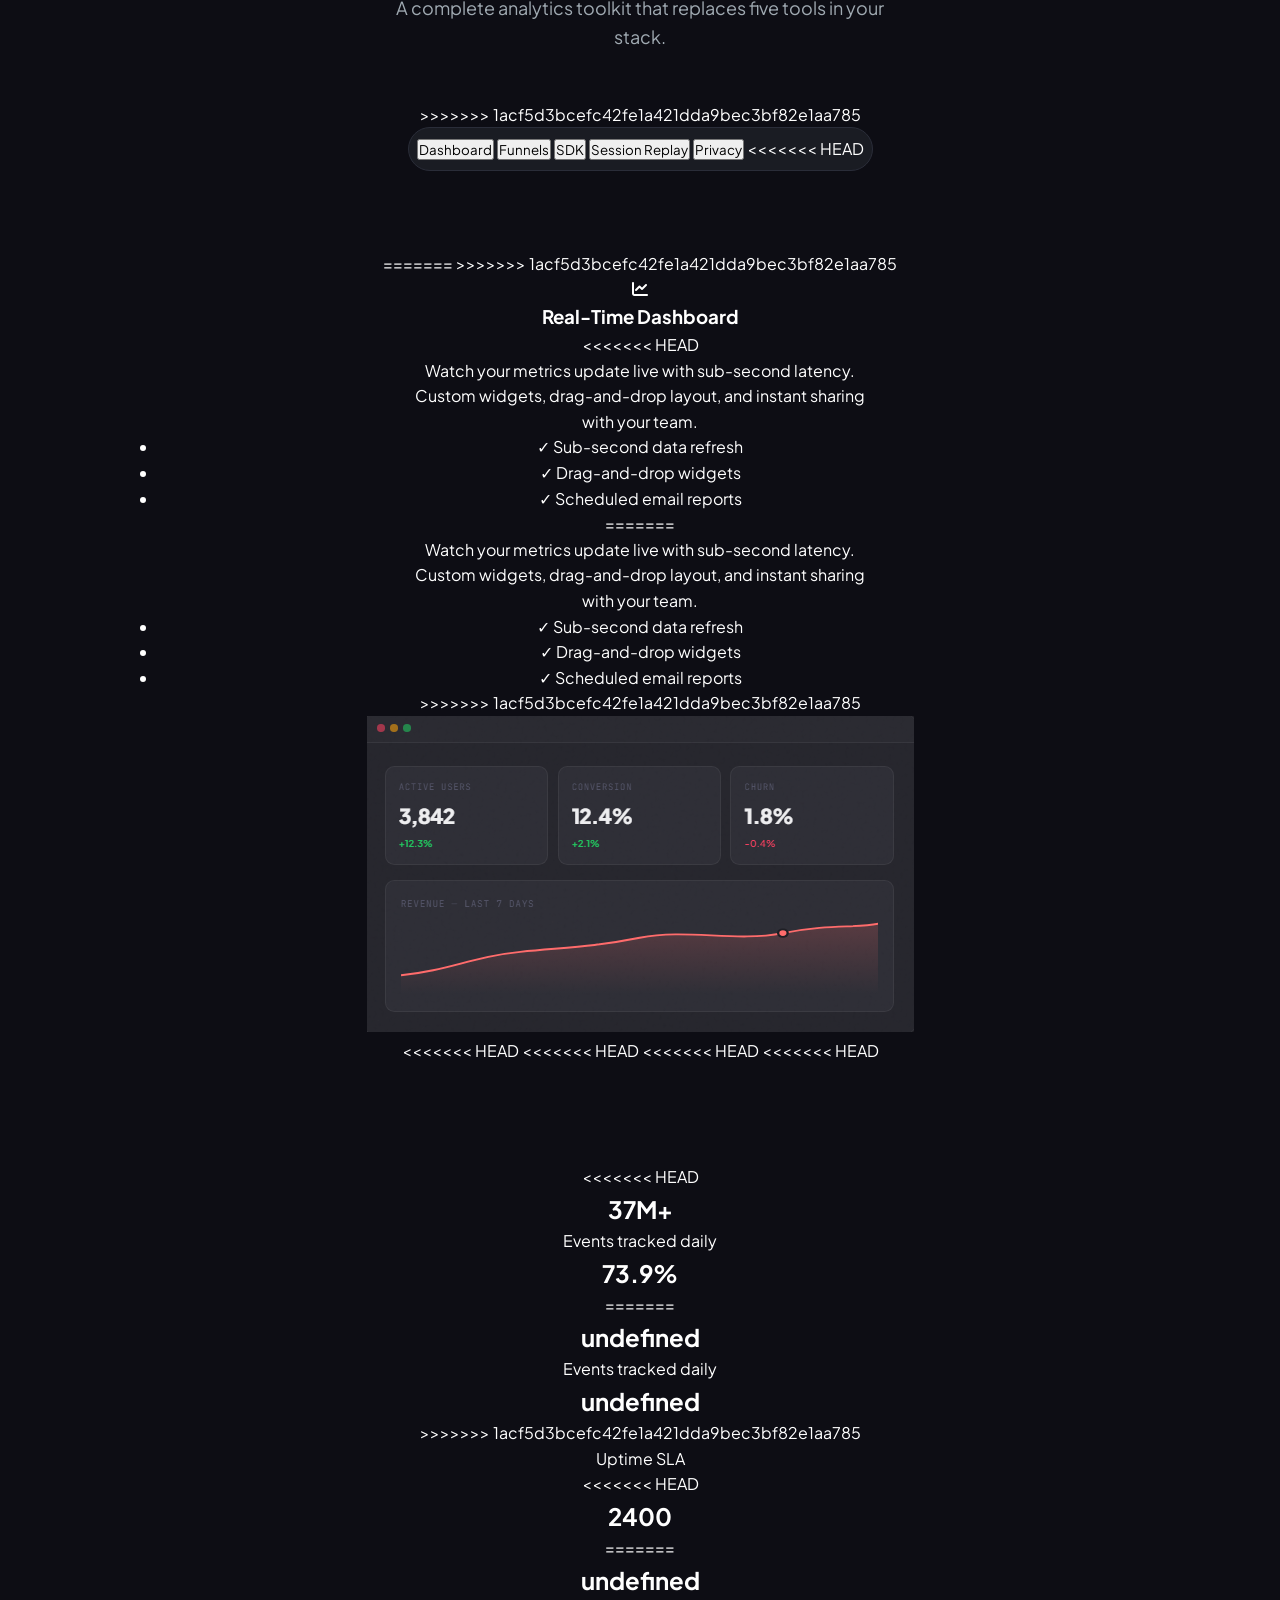
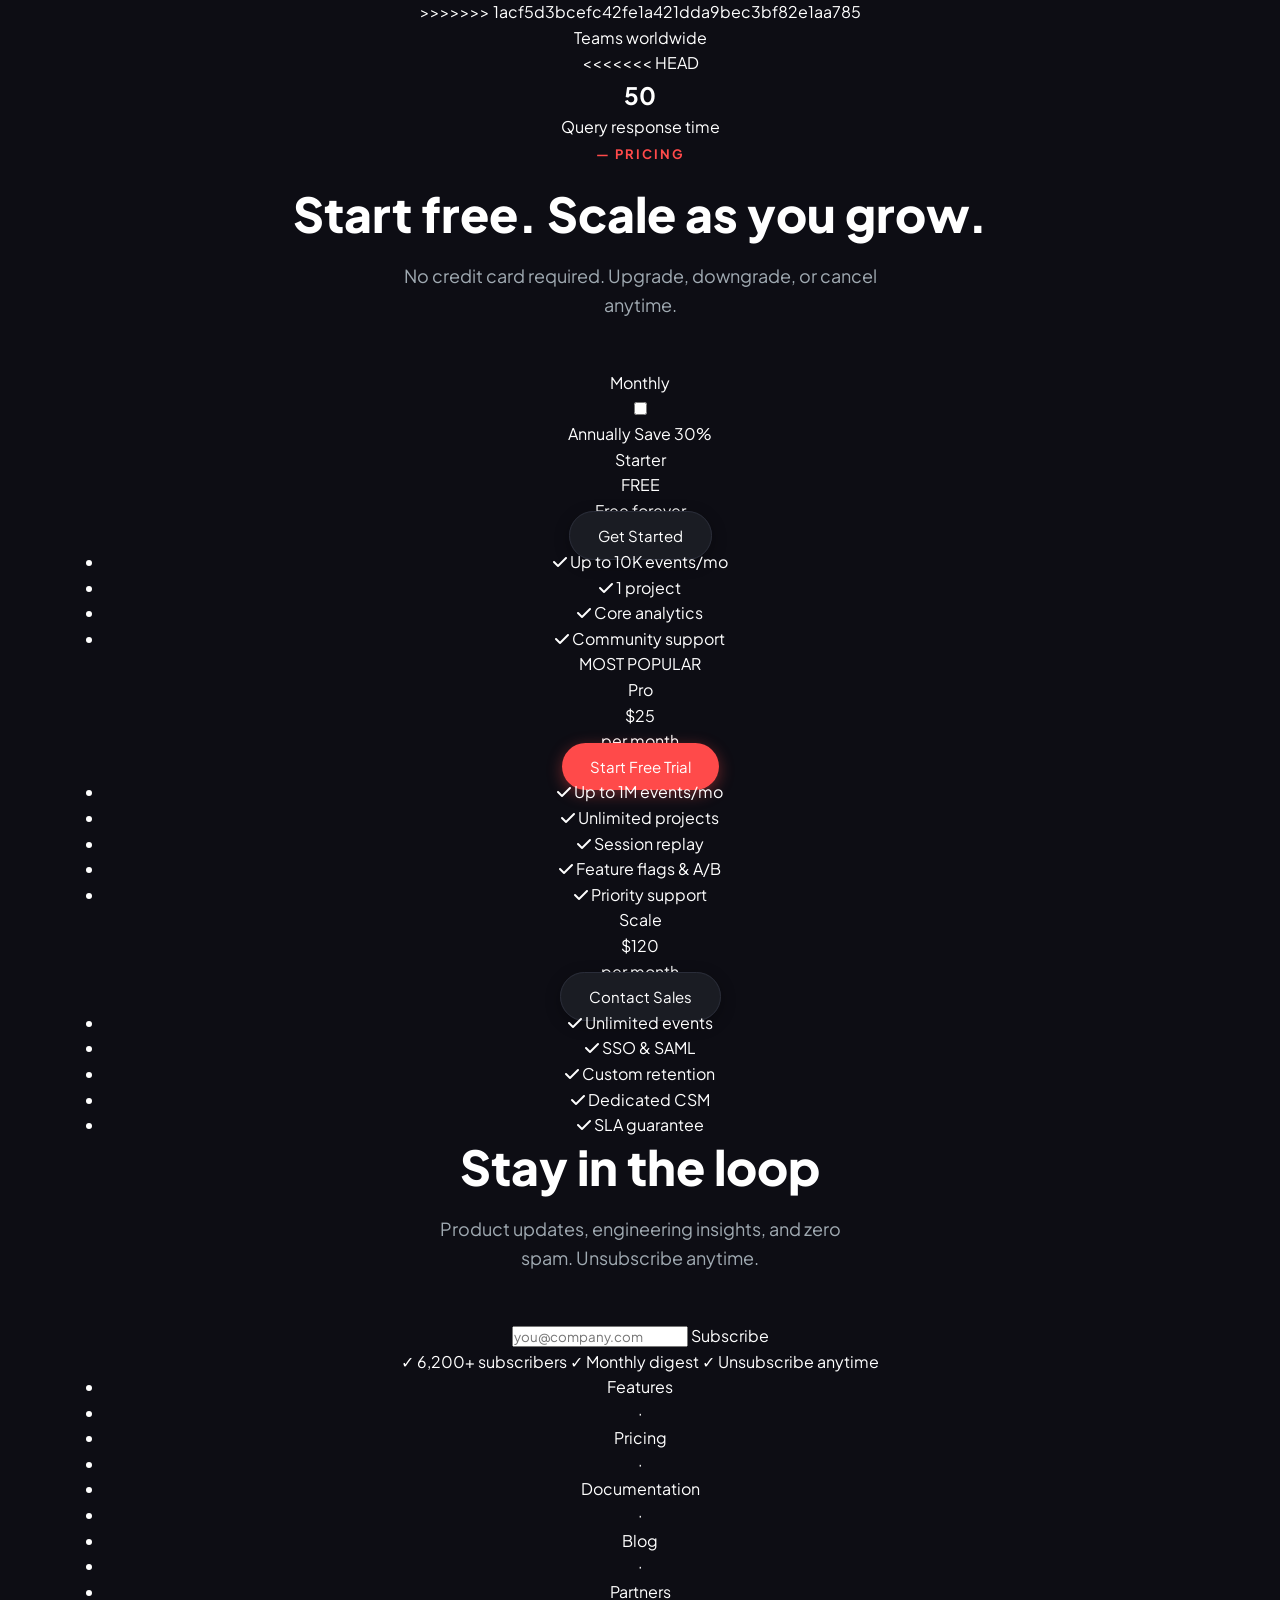
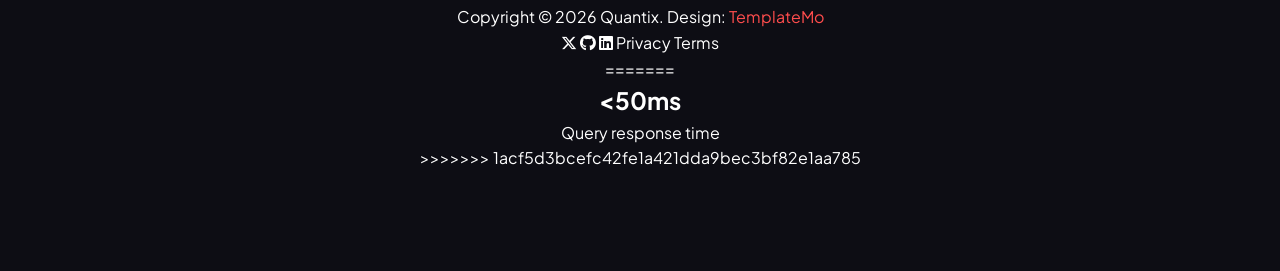
==== commit 0a534cf0: "merge changes" ====
--- a/pages/asosiy bolim.html
+++ b/pages/asosiy bolim.html
@@ -22,6 +22,7 @@
         <span>Quantix</span>
       </div>
       <nav class="menyu">
+<<<<<<< HEAD
         <ul  id="menuList">
           <li><a href="#features">Features</a></li>
           <li><a href="#pricing">Pricing</a></li>
@@ -36,6 +37,16 @@
         <div class="bars">
           <i class="fa-solid fa-bars menu-btn"  onclick="toggleMenu()"></i>
         </div>
+=======
+        <a href="#features">Features</a>
+        <a href="#pricing">Pricing</a>
+        <a href="#docs">Docs</a>
+        <a href="teplates.html">Templates</a>
+      </nav>
+      <div class="kirish">
+        <a href="index.1.html" class="oddiy-silka">Login</a>
+        <a href="#" class="tugma qizil-tugma">Start Free Trial</a>
+>>>>>>> 1acf5d3bcefc42fe1a421dda9bec3bf82e1aa785
       </div>
     </header>
 
@@ -88,6 +99,7 @@
       </div>
     </div>
 
+<<<<<<< HEAD
     <section class="features" id="features">
       <div class="sarlavha-qismi">
         <span class="kichik-yozuv">— FEATURES</span>
@@ -100,22 +112,38 @@
         </p>
       </div>
 
+=======
+    <!-- XUSUSIYATLAR BOLIMI -->
+    <section class="features" id="features">
+      <div class="sarlavha-qismi">
+        <span class="kichik-yozuv">— FEATURES</span>
+        <h2 class="birinchi-yozuv">Everything you need.<br/>Nothing you don't.</h2>
+        <p class="matn">A complete analytics toolkit that replaces five tools in your <br> stack.</p>
+      </div>
+      
+>>>>>>> 1acf5d3bcefc42fe1a421dda9bec3bf82e1aa785
       <div class="knopkalar">
         <button class="aktiv-knopka">Dashboard</button>
         <button class="knopka">Funnels</button>
         <button class="knopka">SDK</button>
         <button class="knopka">Session Replay</button>
         <button class="knopka">Privacy</button>
-
-
-      </div>
-
+<<<<<<< HEAD
+
+
+      </div>
+
+=======
+      </div>
+      
+>>>>>>> 1acf5d3bcefc42fe1a421dda9bec3bf82e1aa785
       <div class="content" id="dashboard-content">
         <div class="birinchi-bolim">
           <div class="icon-quti">
             <i class="fa-solid fa-chart-line"></i>
           </div>
           <h3 class="kichik-sarlavha">Real-Time Dashboard</h3>
+<<<<<<< HEAD
           <p class="real-time">
             Watch your metrics update live with sub-second latency. <br />Custom
             widgets, drag-and-drop layout, and instant sharing <br />with your
@@ -134,17 +162,32 @@
           </ul>
         </div>
 
+=======
+          <p class="real-time">Watch your metrics update live with sub-second latency. <br>Custom widgets, drag-and-drop layout, and instant sharing <br>with your team.</p>
+          <ul class="royxat">
+            <li class="royxat-item"><span class="ptichka">✓</span> Sub-second data refresh</li>
+            <li class="royxat-item"><span class="ptichka">✓</span> Drag-and-drop widgets</li>
+            <li class="royxat-item"><span class="ptichka">✓</span> Scheduled email reports</li>
+          </ul>
+        </div>
+        
+>>>>>>> 1acf5d3bcefc42fe1a421dda9bec3bf82e1aa785
         <div class="ikkinchi-bolim">
           <img src="../img/image copy.png" alt="Dashboard Rasm" class="rasm" />
         </div>
       </div>
 
+<<<<<<< HEAD
       <div class="content" id="funnels-content" style="display: none">
+=======
+      <div class="content" id="funnels-content" style="display: none;">
+>>>>>>> 1acf5d3bcefc42fe1a421dda9bec3bf82e1aa785
         <div class="birinchi-bolim">
           <div class="icon-quti">
             <i class="fa-solid fa-chart-column"></i>
           </div>
           <h3 class="kichik-sarlavha">Funnel Analytics</h3>
+<<<<<<< HEAD
           <p class="real-time">
             Identify exactly where users drop off and why. Build funnels in
             <br />
@@ -163,17 +206,32 @@
           </ul>
         </div>
 
+=======
+          <p class="real-time">Identify exactly where users drop off and why. Build funnels in <br> seconds and correlate drop-off with user segments.</p>
+          <ul class="royxatlar">
+            <li class="royxat"><span class="ptichka">✓</span> Visual drop-off analysis</li>
+            <li class="royxat"><span class="ptichka">✓</span> Segment correlation</li>
+            <li class="royxat"><span class="ptichka">✓</span> Historical comparison</li>
+          </ul>
+        </div>
+        
+>>>>>>> 1acf5d3bcefc42fe1a421dda9bec3bf82e1aa785
         <div class="ikkinchi-bolim">
           <img src="../img/image copy 2.png" alt="Funnel Rasm" class="rasm" />
         </div>
       </div>
 
+<<<<<<< HEAD
       <div class="content" id="sdk-content" style="display: none">
+=======
+      <div class="content" id="sdk-content" style="display: none;">
+>>>>>>> 1acf5d3bcefc42fe1a421dda9bec3bf82e1aa785
         <div class="birinchi-bolim">
           <div class="icon-quti">
             <i class="fa-solid fa-code"></i>
           </div>
           <h3 class="kichik-sarlavha">One-Line SDK</h3>
+<<<<<<< HEAD
           <p class="real-time">
             Drop in a single script tag or npm package. Auto-capture
             <br />pageviews, clicks, and custom events out of the box.
@@ -191,17 +249,32 @@
           </ul>
         </div>
 
+=======
+          <p class="real-time">Drop in a single script tag or npm package. Auto-capture <br>pageviews, clicks, and custom events out of the box.</p>
+          <ul class="royxatlar">
+            <li class="royxat"><span class="ptichka">✓</span> Under 4KB gzipped</li>
+            <li class="royxat"><span class="ptichka">✓</span> Zero config autocapture</li>
+            <li class="royxat"><span class="ptichka">✓</span> TypeScript-first API</li>
+          </ul>
+        </div>
+        
+>>>>>>> 1acf5d3bcefc42fe1a421dda9bec3bf82e1aa785
         <div class="ikkinchi-bolim">
           <img src="../img/image copy 3.png" alt="" class="rasm" />
         </div>
       </div>
 
+<<<<<<< HEAD
       <div class="content" id="session-replay-content" style="display: none">
+=======
+      <div class="content" id="session-replay-content" style="display: none;">
+>>>>>>> 1acf5d3bcefc42fe1a421dda9bec3bf82e1aa785
         <div class="birinchi-bolim">
           <div class="icon-quti">
             <i class="fa-regular fa-clock"></i>
           </div>
           <h3 class="kichik-sarlavha">Session Replay</h3>
+<<<<<<< HEAD
           <p class="real-time">
             See exactly what your users see. Replay sessions with pixel-<br />perfect
             accuracy and zero performance impact on your app.
@@ -219,17 +292,32 @@
           </ul>
         </div>
 
+=======
+          <p class="real-time">See exactly what your users see. Replay sessions with pixel-<br>perfect accuracy and zero performance impact on your app.</p>
+          <ul class="royxatlar">
+            <li class="royxat"><span class="ptichka">✓</span> Pixel-perfect playback</li>
+            <li class="royxat"><span class="ptichka">✓</span> Console log capture</li>
+            <li class="royxat"><span class="ptichka">✓</span> Rage click detection</li>
+          </ul>
+        </div>
+        
+>>>>>>> 1acf5d3bcefc42fe1a421dda9bec3bf82e1aa785
         <div class="ikkinchi-bolim">
           <img src="../img/image copy 4.png" alt="" class="rasm" />
         </div>
       </div>
 
+<<<<<<< HEAD
       <div class="content" id="privacy-content" style="display: none">
+=======
+      <div class="content" id="privacy-content" style="display: none;">
+>>>>>>> 1acf5d3bcefc42fe1a421dda9bec3bf82e1aa785
         <div class="birinchi-bolim">
           <div class="icon-quti">
             <i class="fa-solid fa-lock"></i>
           </div>
           <h3 class="kichik-sarlavha">Privacy First</h3>
+<<<<<<< HEAD
           <p class="real-time">
             GDPR and CCPA compliant out of the box. Cookieless <br />tracking,
             automatic PII masking, and EU hosting available.
@@ -247,12 +335,23 @@
           </ul>
         </div>
 
+=======
+          <p class="real-time">GDPR and CCPA compliant out of the box. Cookieless <br>tracking, automatic PII masking, and EU hosting available.</p>
+          <ul class="royxatlar">
+            <li class="royxat"><span class="ptichka">✓</span> No cookie banners needed</li>
+            <li class="royxat"><span class="ptichka">✓</span> EU data residency</li>
+            <li class="royxat"><span class="ptichka">✓</span> SOC 2 Type II certified</li>
+          </ul>
+        </div>
+        
+>>>>>>> 1acf5d3bcefc42fe1a421dda9bec3bf82e1aa785
         <div class="ikkinchi-bolim">
           <img src="../img/image copy 5.png" alt="" class="rasm" />
         </div>
       </div>
     </section>
 
+<<<<<<< HEAD
     <section class="sanaydigan-bolim">
       <div class="sanaydiganlar-qutisi">
         <div class="sanaydigan">
@@ -262,15 +361,33 @@
 
         <div class="sanaydigan chiziqli-border">
           <h2 data-count="99.9" data-text="%" class="ass99-sanay">99.9%</h2>
+=======
+    <!-- SANAYDIGAN BÒLIM -->
+    <section class="sanaydigan-bolim">
+      <div class="sanaydiganlar-qutisi">
+        
+        <div class="sanaydigan">
+          <h2 class="ass99-sanay">50M+</h2>
+          <p class="ass99-matn">Events tracked daily</p>
+        </div>
+        
+        <div class="sanaydigan chiziqli-border">
+          <h2 class="ass99-sanay">99.9%</h2>
+>>>>>>> 1acf5d3bcefc42fe1a421dda9bec3bf82e1aa785
           <p class="ass99-matn">Uptime SLA</p>
         </div>
 
         <div class="sanaydigan chiziqli-border">
+<<<<<<< HEAD
           <h2 data-count="2400" data-text="+" class="ass99-sanay">2,400+</h2>
+=======
+          <h2 class="ass99-sanay">2,400+</h2>
+>>>>>>> 1acf5d3bcefc42fe1a421dda9bec3bf82e1aa785
           <p class="ass99-matn">Teams worldwide</p>
         </div>
 
         <div class="sanaydigan chiziqli-border">
+<<<<<<< HEAD
           <h2 data-count="50" data-text="ms" class="ass99-sanay">&lt;50ms</h2>
           <p class="ass99-matn">Query response time</p>
         </div>
@@ -424,5 +541,15 @@
     </footer>
     
     <script src="../js/ap.js"></script>
+=======
+          <h2 class="ass99-sanay">&lt;50ms</h2>
+          <p class="ass99-matn">Query response time</p>
+        </div>
+
+      </div>
+    </section>
+
+    <script src="app.js"></script>
+>>>>>>> 1acf5d3bcefc42fe1a421dda9bec3bf82e1aa785
   </body>
 </html>
--- a/css/style.css
+++ b/css/style.css
@@ -5,11 +5,14 @@
     font-family: 'Plus Jakarta Sans', sans-serif;
 }
 
+<<<<<<< HEAD
 :root {
     --primary-color: #ff4a4a;
 
 }
 
+=======
+>>>>>>> 1acf5d3bcefc42fe1a421dda9bec3bf82e1aa785
 html {
     scroll-behavior: smooth;
 }
@@ -27,6 +30,7 @@
     transition: 0.3s ease;
 }
 
+<<<<<<< HEAD
 .menyu ul {
     display: flex;
     gap: 30px;
@@ -34,6 +38,8 @@
     align-items: center;
 }
 
+=======
+>>>>>>> 1acf5d3bcefc42fe1a421dda9bec3bf82e1aa785
 ul {
     list-style: none;
 }
@@ -133,8 +139,11 @@
 .menyu {
     display: flex;
     gap: 30px;
-    align-items: center;
-
+<<<<<<< HEAD
+    align-items: center;
+
+=======
+>>>>>>> 1acf5d3bcefc42fe1a421dda9bec3bf82e1aa785
 }
 
 .menyu a {
@@ -153,8 +162,12 @@
 }
 
 .birinchi-bolim {
+<<<<<<< HEAD
     width: 100%;
     max-width: 1200px;
+=======
+    width: 1200px;
+>>>>>>> 1acf5d3bcefc42fe1a421dda9bec3bf82e1aa785
     padding-top: 50px;
     margin: 0 auto;
 }
@@ -206,7 +219,11 @@
     margin-bottom: 25px;
     color: #a0aab2;
 }
-
+<<<<<<< HEAD
+
+=======
+    
+>>>>>>> 1acf5d3bcefc42fe1a421dda9bec3bf82e1aa785
 .version i {
     width: 8px;
     height: 8px;
@@ -218,6 +235,7 @@
 }
 
 @keyframes pulse {
+<<<<<<< HEAD
     0% {
         transform: scale(0.95);
         box-shadow: 0 0 0 0 rgba(77, 255, 104, 0.7);
@@ -232,6 +250,11 @@
         transform: scale(0.95);
         box-shadow: 0 0 0 0 rgba(255, 77, 77, 0);
     }
+=======
+    0% { transform: scale(0.95); box-shadow: 0 0 0 0 rgba(77, 255, 104, 0.7); }
+    70% { transform: scale(1); box-shadow: 0 0 0 10px rgba(255, 77, 77, 0); }
+    100% { transform: scale(0.95); box-shadow: 0 0 0 0 rgba(255, 77, 77, 0); }
+>>>>>>> 1acf5d3bcefc42fe1a421dda9bec3bf82e1aa785
 }
 
 .text-content h1 {
@@ -346,7 +369,10 @@
     border-radius: 3px;
     position: relative;
 }
-
+<<<<<<< HEAD
+
+=======
+>>>>>>> 1acf5d3bcefc42fe1a421dda9bec3bf82e1aa785
 /* 
 .engtagidagidivlar-logolar-1 span:hover {
     color: white;
@@ -390,7 +416,10 @@
 }
 
 .knopkalar {
+<<<<<<< HEAD
     position: relative;
+=======
+>>>>>>> 1acf5d3bcefc42fe1a421dda9bec3bf82e1aa785
     display: flex;
     justify-content: center;
     gap: 10px;
@@ -403,6 +432,7 @@
     flex-wrap: wrap;
 }
 
+<<<<<<< HEAD
 .tab-line {
     position: absolute;
     top: 8px; /* padding offset */
@@ -425,6 +455,9 @@
 .aktiv-knopka {
     position: relative;
     z-index: 1;
+=======
+.knopka, .aktiv-knopka {
+>>>>>>> 1acf5d3bcefc42fe1a421dda9bec3bf82e1aa785
     border: none;
     padding: 12px 24px;
     border-radius: 30px;
@@ -503,8 +536,13 @@
     font-size: 15px;
     margin-bottom: 15px;
     align-items: center;
-
-
+<<<<<<< HEAD
+
+
+=======
+    
+    
+>>>>>>> 1acf5d3bcefc42fe1a421dda9bec3bf82e1aa785
 }
 
 .ptichka {
@@ -548,7 +586,11 @@
 }
 
 .chiziqli-border {
+<<<<<<< HEAD
     border-left: 1px solid #3b3f4f;
+=======
+    border-left: 1px solid #3b3f4f; 
+>>>>>>> 1acf5d3bcefc42fe1a421dda9bec3bf82e1aa785
 }
 
 .ass99-sanay {
@@ -558,13 +600,17 @@
     margin-bottom: 5px;
     letter-spacing: -1px;
 }
-
+<<<<<<< HEAD
+
+=======
+>>>>>>> 1acf5d3bcefc42fe1a421dda9bec3bf82e1aa785
 .ass99-matn {
     font-size: 14px;
     color: #646b7a;
     font-weight: 600;
 }
 
+<<<<<<< HEAD
 .divlar {
     text-align: center;
 }
@@ -1242,4 +1288,6 @@
         width: 100px;
         font-size: 10px;
     }
-}+}
+=======
+>>>>>>> 1acf5d3bcefc42fe1a421dda9bec3bf82e1aa785
